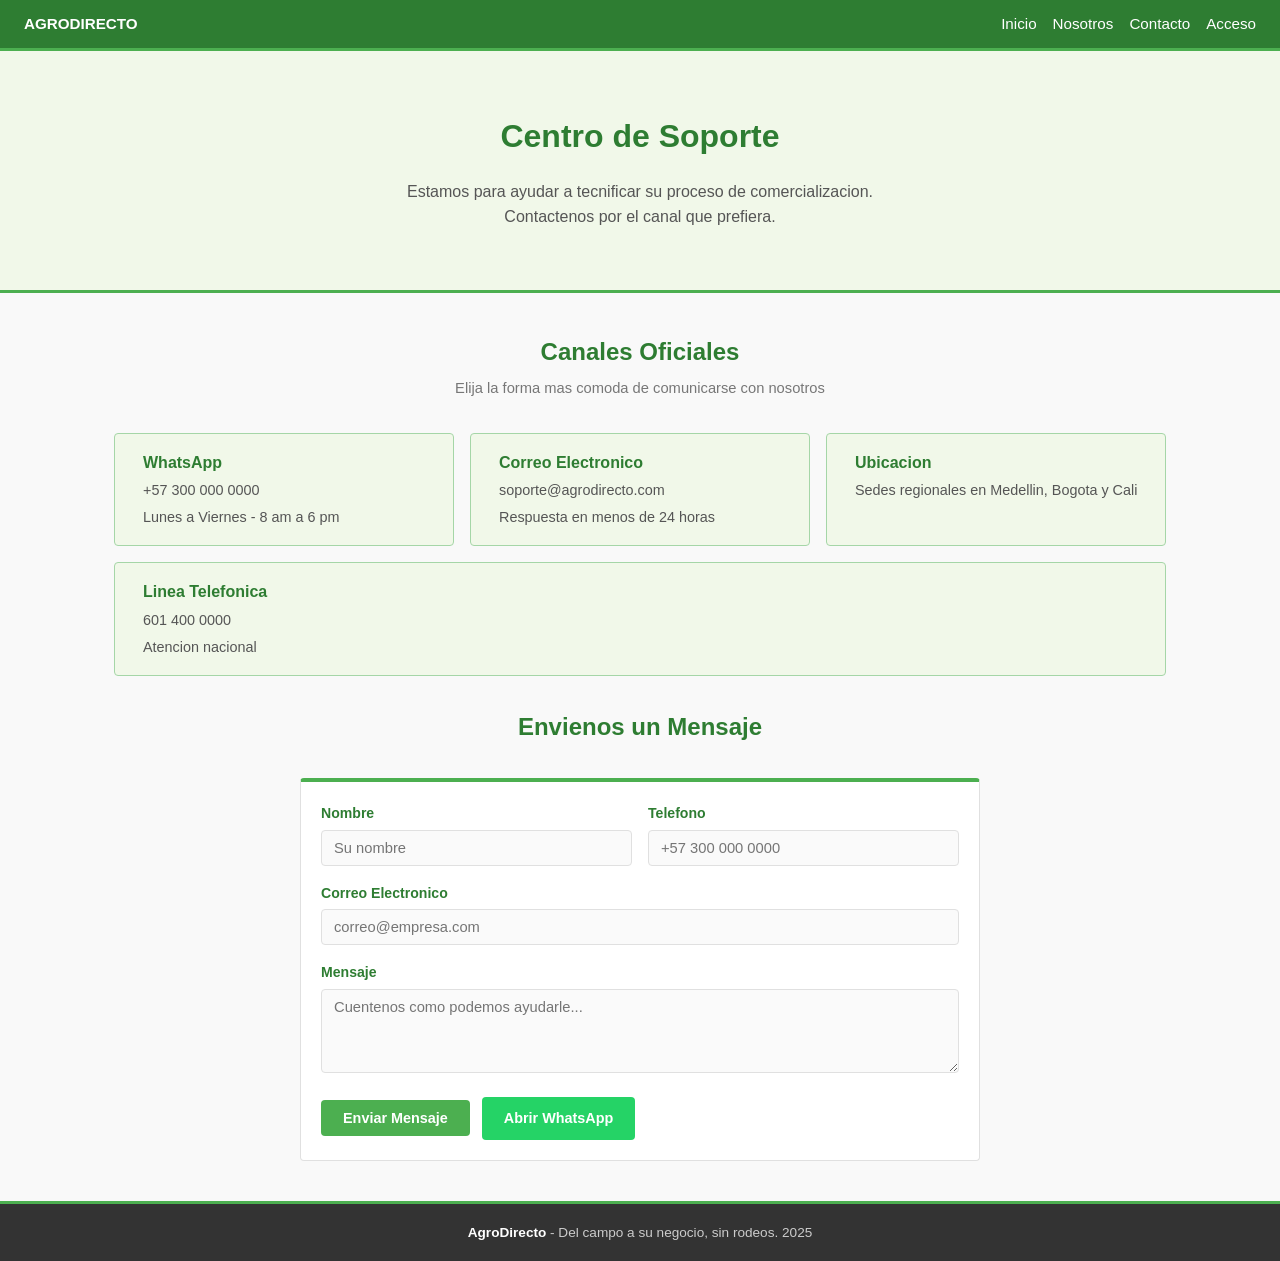
==== contacto.html @ ed2e09a2 "Add files via upload" ====
<!DOCTYPE html>
<html lang="es">
<head>
    <meta charset="UTF-8">
    <meta name="viewport" content="width=device-width, initial-scale=1.0">
    <link rel="stylesheet" href="estilo.css">
    <title>Contacto - AgroDirecto</title>
</head>
<body>

    <nav id="navegacion-principal">
        <a href="index.html"><strong>AGRODIRECTO</strong></a>
        <div class="enlaces-nav">
            <a href="index.html">Inicio</a>
            <a href="nosotros.html">Nosotros</a>
            <a href="contacto.html">Contacto</a>
            <a href="login.html">Acceso</a>
        </div>
    </nav>

    <section id="seccion-hero">
        <h1>Centro de Soporte</h1>
        <p>Estamos para ayudar a tecnificar su proceso de comercializacion. Contactenos por el canal que prefiera.</p>
    </section>

    <main class="contenedor-principal">

        <div class="titulo-seccion">
            <h2>Canales Oficiales</h2>
            <p>Elija la forma mas comoda de comunicarse con nosotros</p>
        </div>

        <div class="cuadricula-contacto">
            <div class="elemento-contacto">
                <span class="icono-contacto"></span>
                <div>
                    <h4>WhatsApp</h4>
                    <p><a href="https://wa.me/573000000000">+57 300 000 0000</a></p>
                    <p>Lunes a Viernes - 8 am a 6 pm</p>
                </div>
            </div>
            <div class="elemento-contacto">
                <span class="icono-contacto"></span>
                <div>
                    <h4>Correo Electronico</h4>
                    <p><a href="mailto:soporte@agrodirecto.com">soporte@agrodirecto.com</a></p>
                    <p>Respuesta en menos de 24 horas</p>
                </div>
            </div>
            <div class="elemento-contacto">
                <span class="icono-contacto"></span>
                <div>
                    <h4>Ubicacion</h4>
                    <p>Sedes regionales en Medellin, Bogota y Cali</p>
                </div>
            </div>
            <div class="elemento-contacto">
                <span class="icono-contacto"></span>
                <div>
                    <h4>Linea Telefonica</h4>
                    <p><a href="tel:+576014000000">601 400 0000</a></p>
                    <p>Atencion nacional</p>
                </div>
            </div>
        </div>

        <div class="titulo-seccion mt-32">
            <h2>Envienos un Mensaje</h2>
        </div>

        <div class="tarjeta-info tarjeta-completa">
            <form>
                <div class="fila-formulario">
                    <div class="grupo-formulario">
                        <label>Nombre</label>
                        <input type="text" class="campo-formulario" placeholder="Su nombre">
                    </div>
                    <div class="grupo-formulario">
                        <label>Telefono</label>
                        <input type="tel" class="campo-formulario" placeholder="+57 300 000 0000">
                    </div>
                </div>
                <div class="grupo-formulario">
                    <label>Correo Electronico</label>
                    <input type="email" class="campo-formulario" placeholder="correo@empresa.com">
                </div>
                <div class="grupo-formulario">
                    <label>Mensaje</label>
                    <textarea class="campo-formulario textarea-formulario" rows="4" placeholder="Cuentenos como podemos ayudarle..."></textarea>
                </div>
                <div class="acciones-formulario">
                    <button type="submit" class="boton-accion">Enviar Mensaje</button>
                    <a href="https://wa.me/573000000000" class="boton-accion boton-whatsapp">Abrir WhatsApp</a>
                </div>
            </form>
        </div>

    </main>

    <footer id="pie-pagina-principal">
        <p><strong>AgroDirecto</strong> - Del campo a su negocio, sin rodeos. 2025</p>
    </footer>

</body>
</html>
---- estilo.css ----
/* MODELO DE CAJA 1: border-box global */
*, *::before, *::after {
    box-sizing: border-box;
    margin: 0;
    padding: 0;
}

:root {
    --verde-oscuro: #2e7d32;
    --verde-medio:  #4caf50;
    --verde-claro:  #a5d6a7;
    --verde-fondo:  #f1f8e9;
    --blanco:       #ffffff;
    --gris-claro:   #e0e0e0;
    --gris-texto:   #333333;
    --rojo:         #c62828;
    --marron:       #795548;
    --naranja:      #f57c00;
    --azul:         #1565c0;
    --azul-oscuro:  #1b5e20;
    --verde-wa:     #25D366;
    --rojo-problema:#c62828;
}

/* ================================================
   CUERPO — FLEXBOX 1: columna principal
   ================================================ */
body {
    font-family: Arial, sans-serif;
    background-color: #f9f9f9;
    color: var(--gris-texto);
    line-height: 1.6;
    display: flex;
    flex-direction: column;
    min-height: 100vh;
}

/* ================================================
   NAVEGACION — FLEXBOX 2 y 3
   ================================================ */
#navegacion-principal {
    box-sizing: border-box;
    background-color: var(--verde-oscuro);
    padding: 12px 24px;
    display: flex;
    flex-direction: row;
    align-items: center;
    justify-content: space-between;
    flex-wrap: wrap;
    gap: 8px;
    border-bottom: 3px solid var(--verde-medio);
}

#navegacion-principal a {
    color: white;
    text-decoration: none;
    font-size: 0.95rem;
}

/* FLEXBOX 3: enlaces en fila */
.enlaces-nav {
    display: flex;
    flex-direction: row;
    align-items: center;
    gap: 16px;
    flex-wrap: wrap;
}

.rol-nav {
    color: rgba(255, 255, 255, 0.6);
    font-size: 0.85rem;
}

/* ================================================
   HERO — FLEXBOX 4: columna centrada
   ================================================ */
#seccion-hero {
    box-sizing: content-box;
    background-color: var(--verde-fondo);
    padding: 60px 24px;
    border-bottom: 3px solid var(--verde-medio);
    display: flex;
    flex-direction: column;
    align-items: center;
    justify-content: center;
    text-align: center;
    gap: 16px;
}

#seccion-hero h1 {
    font-size: 2rem;
    color: var(--verde-oscuro);
}

#seccion-hero p {
    font-size: 1rem;
    color: #555;
    max-width: 540px;
}

/* ================================================
   BOTONES
   ================================================ */
.boton-accion {
    display: inline-block;
    box-sizing: border-box;
    background-color: var(--verde-medio);
    color: white;
    padding: 10px 22px;
    border: none;
    border-radius: 4px;
    font-size: 0.9rem;
    font-weight: bold;
    text-decoration: none;
    cursor: pointer;
}

.boton-salir {
    background-color: var(--rojo);
    padding: 7px 14px;
    font-size: 0.85rem;
}

.boton-secundario {
    background-color: white;
    color: var(--verde-oscuro);
    border: 2px solid var(--verde-oscuro);
}

.boton-whatsapp {
    background-color: var(--verde-wa);
}

/* ================================================
   CONTENEDOR — FLEXBOX 5: columna
   ================================================ */
.contenedor-principal {
    box-sizing: border-box;
    width: 100%;
    max-width: 1100px;
    margin: 0 auto;
    padding: 40px 24px;
    display: flex;
    flex-direction: column;
    flex: 1;
}

/* ================================================
   TARJETAS — FLEXBOX 6 y 7
   ================================================ */
.tarjeta-info {
    box-sizing: border-box;
    background-color: var(--blanco);
    border: 1px solid var(--gris-claro);
    border-top: 4px solid var(--verde-medio);
    border-radius: 4px;
    padding: 20px;
    display: flex;
    flex-direction: column;
    gap: 8px;
}

.tarjeta-info h3 { color: var(--verde-oscuro); }
.tarjeta-info p  { color: #555; font-size: 0.92rem; }

/* FLEXBOX 7: fila de tarjetas con wrap */
.cuadricula-tarjetas {
    display: flex;
    flex-direction: row;
    flex-wrap: wrap;
    gap: 20px;
    margin-top: 24px;
}

.cuadricula-tarjetas > .tarjeta-info {
    flex: 1 1 240px;
}

/* Variantes de borde superior para tarjetas */
.tarjeta-borde-marron  { border-top-color: var(--marron); }
.tarjeta-borde-rojo    { border-top-color: var(--rojo-problema); }

/* Tamaños de flex para tarjetas */
.tarjeta-flex-300 { flex: 1 1 300px; }
.tarjeta-flex-200 { flex: 1 1 200px; }
.tarjeta-flex-180 { flex: 1 1 180px; }

.tarjeta-completa {
    width: 100%;
    max-width: 680px;
    margin: 24px auto 0;
}

/* ================================================
   FORMULARIOS — FLEXBOX 8: columna
   ================================================ */
.contenedor-formulario {
    box-sizing: border-box;
    width: 100%;
    max-width: 420px;
    margin: 40px auto;
    padding: 32px 28px;
    background: var(--blanco);
    border: 1px solid var(--gris-claro);
    border-radius: 4px;
    display: flex;
    flex-direction: column;
    gap: 4px;
}

.contenedor-formulario-md {
    max-width: 480px;
}

.contenedor-formulario h2 { color: var(--verde-oscuro); }
.contenedor-formulario p  { color: #777; font-size: 0.88rem; margin-bottom: 12px; }

.grupo-formulario { margin-bottom: 16px; }

.grupo-formulario label {
    display: block;
    font-weight: bold;
    font-size: 0.88rem;
    margin-bottom: 5px;
    color: var(--verde-oscuro);
}

.campo-formulario {
    box-sizing: border-box;
    width: 100%;
    padding: 9px 12px;
    border: 1px solid var(--gris-claro);
    border-radius: 4px;
    font-size: 0.92rem;
    font-family: Arial, sans-serif;
    background: #fafafa;
}

.campo-formulario:focus {
    outline: 2px solid var(--verde-medio);
    background: var(--blanco);
}

.textarea-formulario {
    resize: vertical;
    font-family: Arial, sans-serif;
}

.accion-formulario { margin-top: 20px; }

.accion-formulario .boton-accion {
    width: 100%;
    text-align: center;
    padding: 11px;
    font-size: 0.95rem;
}

/* FLEXBOX extra: fila de dos campos en formulario de contacto */
.fila-formulario {
    display: flex;
    flex-direction: row;
    flex-wrap: wrap;
    gap: 16px;
}

.fila-formulario .grupo-formulario {
    flex: 1 1 200px;
}

/* FLEXBOX extra: botones de accion en fila */
.acciones-formulario {
    display: flex;
    flex-direction: row;
    flex-wrap: wrap;
    align-items: center;
    gap: 12px;
    margin-top: 4px;
}

.pie-formulario {
    text-align: center;
    margin-top: 16px;
    font-size: 0.85rem;
    color: #888;
}

.pie-formulario a {
    color: var(--verde-oscuro);
    font-weight: bold;
    text-decoration: none;
}

/* ================================================
   TITULO DE SECCION — FLEXBOX 9: columna centrada
   ================================================ */
.titulo-seccion {
    display: flex;
    flex-direction: column;
    align-items: center;
    text-align: center;
    gap: 6px;
    margin-bottom: 8px;
}

.titulo-seccion h2 {
    font-size: 1.5rem;
    color: var(--verde-oscuro);
}

.titulo-seccion p { color: #777; font-size: 0.92rem; }

/* ================================================
   CONTACTO — FLEXBOX 10 y 11
   ================================================ */
.cuadricula-contacto {
    display: flex;
    flex-direction: row;
    flex-wrap: wrap;
    gap: 16px;
    margin-top: 24px;
}

/* FLEXBOX 11: item en fila */
.elemento-contacto {
    box-sizing: border-box;
    display: flex;
    flex-direction: row;
    align-items: flex-start;
    gap: 12px;
    padding: 16px;
    background: var(--verde-fondo);
    border: 1px solid var(--verde-claro);
    border-radius: 4px;
    flex: 1 1 260px;
}

.icono-contacto { font-size: 1.4rem; flex-shrink: 0; }

/* FLEXBOX 12: texto interno en columna */
.elemento-contacto > div {
    display: flex;
    flex-direction: column;
    gap: 4px;
}

.elemento-contacto h4 { color: var(--verde-oscuro); }
.elemento-contacto p,
.elemento-contacto a  { font-size: 0.9rem; color: #555; text-decoration: none; }

/* ================================================
   PANEL — FLEXBOX 13 al 20
   ================================================ */

/* FLEXBOX 13: layout barra lateral + contenido en fila */
.diseno-panel {
    display: flex;
    flex-direction: row;
    flex: 1;
    min-height: calc(100vh - 51px);
}

/* FLEXBOX 14: barra lateral en columna */
.barra-lateral {
    box-sizing: border-box;
    width: 220px;
    flex-shrink: 0;
    background-color: var(--verde-oscuro);
    padding: 24px 0;
    border-right: 3px solid var(--verde-medio);
    display: flex;
    flex-direction: column;
}

/* FLEXBOX 15: perfil de la barra lateral en columna centrada */
.perfil-barra {
    display: flex;
    flex-direction: column;
    align-items: center;
    padding: 0 16px 20px;
    border-bottom: 1px solid rgba(255, 255, 255, 0.15);
    margin-bottom: 12px;
    gap: 6px;
}

/* FLEXBOX 16: avatar circular centrado */
.avatar-barra {
    width: 54px;
    height: 54px;
    border-radius: 50%;
    background-color: var(--verde-claro);
    display: flex;
    align-items: center;
    justify-content: center;
    font-size: 1.4rem;
}

.perfil-barra h4  { color: white; font-size: 0.9rem; }
.perfil-barra span { font-size: 0.75rem; color: rgba(255, 255, 255, 0.65); }

/* FLEXBOX 17: nav de la barra lateral en columna */
.nav-barra {
    display: flex;
    flex-direction: column;
}

.nav-barra a {
    display: block;
    padding: 10px 20px;
    color: rgba(255, 255, 255, 0.8);
    text-decoration: none;
    font-size: 0.88rem;
    border-left: 3px solid transparent;
}

.nav-barra a.activo,
.nav-barra a:hover {
    background: rgba(255, 255, 255, 0.08);
    color: white;
    border-left-color: var(--verde-claro);
}

/* FLEXBOX: contenido del panel en columna */
.contenido-panel {
    flex: 1;
    padding: 32px 28px;
    background-color: #f4f6f2;
    display: flex;
    flex-direction: column;
}

/* FLEXBOX 18: encabezado en fila */
.encabezado-panel {
    display: flex;
    flex-direction: row;
    justify-content: space-between;
    align-items: flex-start;
    margin-bottom: 28px;
    flex-wrap: wrap;
    gap: 12px;
}

.encabezado-panel h2 { font-size: 1.4rem; color: var(--verde-oscuro); }
.encabezado-panel p  { color: #888; font-size: 0.85rem; margin-top: 3px; }

/* FLEXBOX 19: fila de estadisticas con wrap */
.fila-estadisticas {
    display: flex;
    flex-direction: row;
    flex-wrap: wrap;
    gap: 16px;
    margin-bottom: 28px;
}

/* FLEXBOX 20: tarjeta estadistica en columna */
.tarjeta-estadistica {
    box-sizing: border-box;
    background: var(--blanco);
    border: 1px solid var(--gris-claro);
    border-left: 4px solid var(--verde-medio);
    border-radius: 4px;
    padding: 16px;
    display: flex;
    flex-direction: column;
    justify-content: center;
    flex: 1 1 150px;
}

/* Variantes de color izquierdo para tarjeta-estadistica */
.estadistica-marron  { border-left-color: var(--marron); }
.estadistica-naranja { border-left-color: var(--naranja); }
.estadistica-azul    { border-left-color: var(--azul); }
.estadistica-verde   { border-left-color: var(--azul-oscuro); }

.tarjeta-estadistica .valor-estadistica {
    font-size: 1.7rem;
    font-weight: bold;
    color: var(--verde-oscuro);
    margin-bottom: 4px;
}

.tarjeta-estadistica .etiqueta-estadistica {
    font-size: 0.78rem;
    color: #888;
    text-transform: uppercase;
}

/* Tabla */
.tabla-panel {
    width: 100%;
    border-collapse: collapse;
    font-size: 0.88rem;
    background: var(--blanco);
    border: 1px solid var(--gris-claro);
    margin-top: 20px;
}

.tabla-panel thead tr {
    background-color: var(--verde-oscuro);
    color: white;
}

.tabla-panel th,
.tabla-panel td {
    padding: 10px 14px;
    text-align: left;
    border-bottom: 1px solid var(--gris-claro);
}

.tabla-panel tbody tr:nth-child(even) { background-color: #f9f9f9; }

.etiqueta {
    display: inline-block;
    padding: 2px 10px;
    border-radius: 20px;
    font-size: 0.78rem;
    font-weight: bold;
}

.etiqueta-verde    { background: #d8f3dc; color: #2d6a4f; }
.etiqueta-amarillo { background: #fef3cd; color: #856404; }
.etiqueta-azul     { background: #d1ecf1; color: #0c5460; }

/* Titulos de seccion dentro del panel */
.titulo-seccion-panel {
    color: var(--verde-oscuro);
    margin-bottom: 4px;
}

.titulo-seccion-panel-grande {
    color: var(--verde-oscuro);
    margin-bottom: 12px;
}

/* Estrellas de puntuacion */
.puntuacion-estrellas {
    color: var(--naranja);
    margin-top: 6px;
}

/* ================================================
   PIE DE PAGINA — FLEXBOX 21: fila centrada
   ================================================ */
#pie-pagina-principal {
    box-sizing: border-box;
    background-color: #333;
    color: rgba(255, 255, 255, 0.75);
    padding: 18px;
    font-size: 0.85rem;
    border-top: 3px solid var(--verde-medio);
    display: flex;
    flex-direction: row;
    justify-content: center;
    align-items: center;
    margin-top: auto;
}

#pie-pagina-principal strong { color: white; }

/* Utilidades */
.texto-centro { text-align: center; }
.mt-16 { margin-top: 16px; }
.mt-32 { margin-top: 32px; }
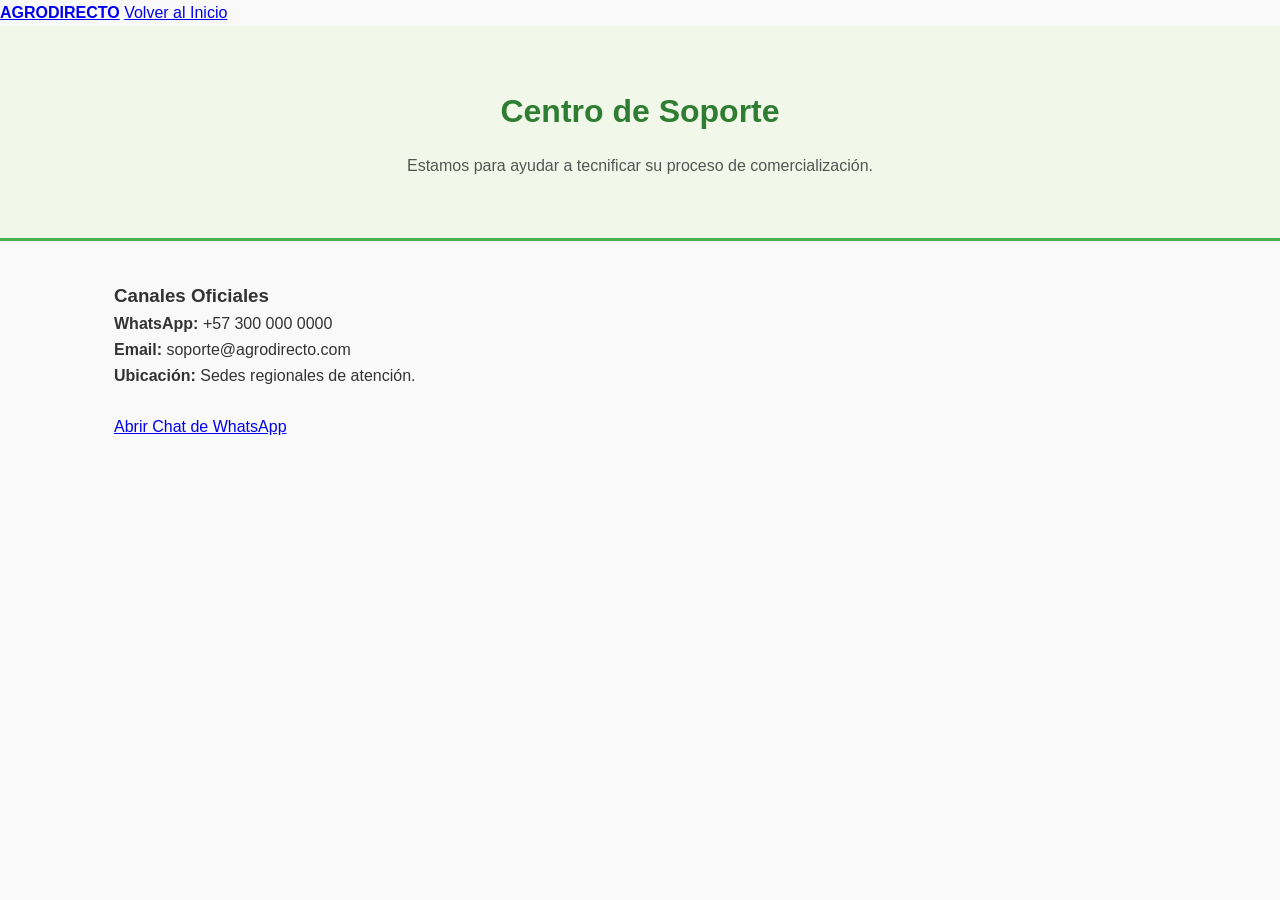
==== commit b5a8c61e: "arreglar la nav para que los links queden mejor organizados" ====
--- a/contacto.html
+++ b/contacto.html
@@ -1,105 +1,30 @@
 <!DOCTYPE html>
 <html lang="es">
-<head>
+<head> 
     <meta charset="UTF-8">
-    <meta name="viewport" content="width=device-width, initial-scale=1.0">
     <link rel="stylesheet" href="estilo.css">
     <title>Contacto - AgroDirecto</title>
 </head>
 <body>
-
-    <nav id="navegacion-principal">
+    <nav id="main-nav">
         <a href="index.html"><strong>AGRODIRECTO</strong></a>
-        <div class="enlaces-nav">
-            <a href="index.html">Inicio</a>
-            <a href="nosotros.html">Nosotros</a>
-            <a href="contacto.html">Contacto</a>
-            <a href="login.html">Acceso</a>
-        </div>
+        <a href="index.html">Volver al Inicio</a>
     </nav>
 
     <section id="seccion-hero">
         <h1>Centro de Soporte</h1>
-        <p>Estamos para ayudar a tecnificar su proceso de comercializacion. Contactenos por el canal que prefiera.</p>
+        <p>Estamos para ayudar a tecnificar su proceso de comercialización.</p>
     </section>
 
     <main class="contenedor-principal">
-
-        <div class="titulo-seccion">
-            <h2>Canales Oficiales</h2>
-            <p>Elija la forma mas comoda de comunicarse con nosotros</p>
+        <div class="card-info card-completa">
+            <h3>Canales Oficiales</h3>
+            <p><strong>WhatsApp:</strong> +57 300 000 0000</p>
+            <p><strong>Email:</strong> soporte@agrodirecto.com</p>
+            <p><strong>Ubicación:</strong> Sedes regionales de atención.</p>
+            <br>
+            <a href="#" class="btn-accion">Abrir Chat de WhatsApp</a>
         </div>
-
-        <div class="cuadricula-contacto">
-            <div class="elemento-contacto">
-                <span class="icono-contacto"></span>
-                <div>
-                    <h4>WhatsApp</h4>
-                    <p><a href="https://wa.me/573000000000">+57 300 000 0000</a></p>
-                    <p>Lunes a Viernes - 8 am a 6 pm</p>
-                </div>
-            </div>
-            <div class="elemento-contacto">
-                <span class="icono-contacto"></span>
-                <div>
-                    <h4>Correo Electronico</h4>
-                    <p><a href="mailto:soporte@agrodirecto.com">soporte@agrodirecto.com</a></p>
-                    <p>Respuesta en menos de 24 horas</p>
-                </div>
-            </div>
-            <div class="elemento-contacto">
-                <span class="icono-contacto"></span>
-                <div>
-                    <h4>Ubicacion</h4>
-                    <p>Sedes regionales en Medellin, Bogota y Cali</p>
-                </div>
-            </div>
-            <div class="elemento-contacto">
-                <span class="icono-contacto"></span>
-                <div>
-                    <h4>Linea Telefonica</h4>
-                    <p><a href="tel:+576014000000">601 400 0000</a></p>
-                    <p>Atencion nacional</p>
-                </div>
-            </div>
-        </div>
-
-        <div class="titulo-seccion mt-32">
-            <h2>Envienos un Mensaje</h2>
-        </div>
-
-        <div class="tarjeta-info tarjeta-completa">
-            <form>
-                <div class="fila-formulario">
-                    <div class="grupo-formulario">
-                        <label>Nombre</label>
-                        <input type="text" class="campo-formulario" placeholder="Su nombre">
-                    </div>
-                    <div class="grupo-formulario">
-                        <label>Telefono</label>
-                        <input type="tel" class="campo-formulario" placeholder="+57 300 000 0000">
-                    </div>
-                </div>
-                <div class="grupo-formulario">
-                    <label>Correo Electronico</label>
-                    <input type="email" class="campo-formulario" placeholder="correo@empresa.com">
-                </div>
-                <div class="grupo-formulario">
-                    <label>Mensaje</label>
-                    <textarea class="campo-formulario textarea-formulario" rows="4" placeholder="Cuentenos como podemos ayudarle..."></textarea>
-                </div>
-                <div class="acciones-formulario">
-                    <button type="submit" class="boton-accion">Enviar Mensaje</button>
-                    <a href="https://wa.me/573000000000" class="boton-accion boton-whatsapp">Abrir WhatsApp</a>
-                </div>
-            </form>
-        </div>
-
     </main>
-
-    <footer id="pie-pagina-principal">
-        <p><strong>AgroDirecto</strong> - Del campo a su negocio, sin rodeos. 2025</p>
-    </footer>
-
 </body>
 </html>
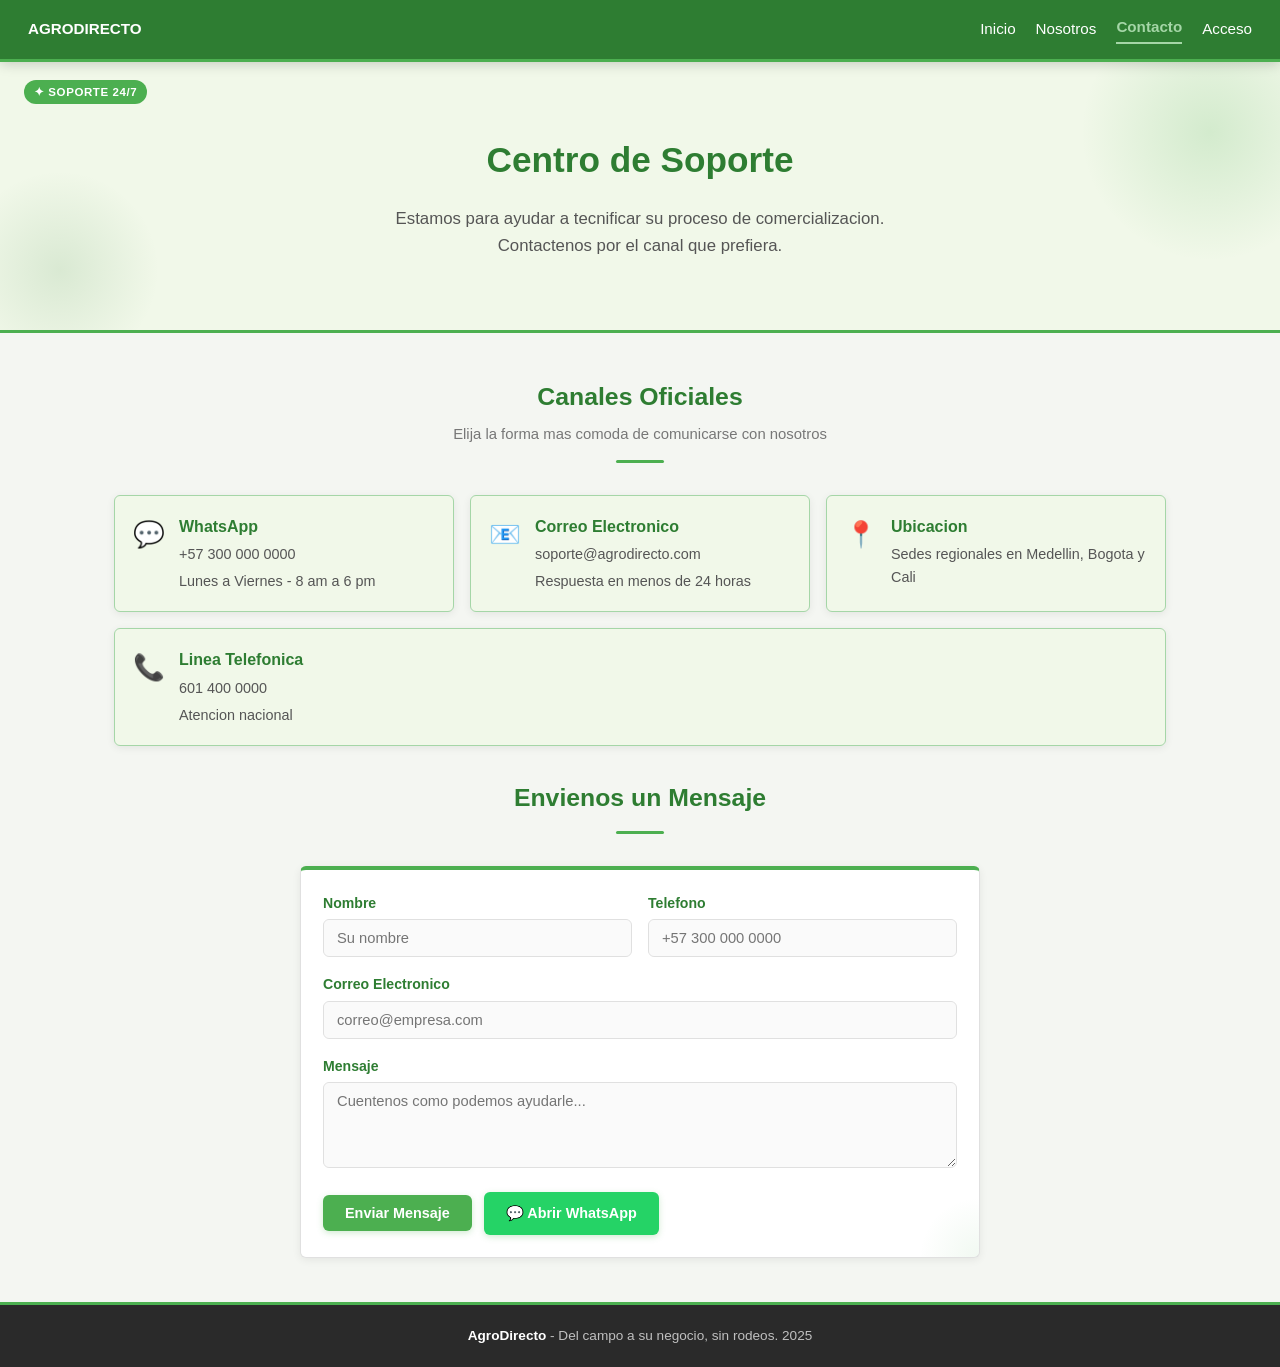
==== commit 55f4a876: "Add files via upload" ====
--- a/contacto.html
+++ b/contacto.html
@@ -1,30 +1,124 @@
 <!DOCTYPE html>
 <html lang="es">
-<head> 
+<head>
     <meta charset="UTF-8">
+    <meta name="viewport" content="width=device-width, initial-scale=1.0">
     <link rel="stylesheet" href="estilo.css">
     <title>Contacto - AgroDirecto</title>
 </head>
 <body>
-    <nav id="main-nav">
+
+    <!-- NAV STICKY (position: sticky; top: 0; z-index: 1000) -->
+    <nav id="navegacion-principal">
         <a href="index.html"><strong>AGRODIRECTO</strong></a>
-        <a href="index.html">Volver al Inicio</a>
+        <div class="enlaces-nav">
+            <a href="index.html">Inicio</a>
+            <a href="nosotros.html">Nosotros</a>
+            <a href="contacto.html" class="nav-activo">Contacto</a>
+            <a href="login.html">Acceso</a>
+        </div>
     </nav>
 
+    <!-- HERO (position: relative) con overlays decorativos (::before, ::after = position: absolute) -->
     <section id="seccion-hero">
+        <span class="badge-hero">✦ Soporte 24/7</span>
         <h1>Centro de Soporte</h1>
-        <p>Estamos para ayudar a tecnificar su proceso de comercialización.</p>
+        <p>Estamos para ayudar a tecnificar su proceso de comercializacion. Contactenos por el canal que prefiera.</p>
     </section>
 
     <main class="contenedor-principal">
-        <div class="card-info card-completa">
-            <h3>Canales Oficiales</h3>
-            <p><strong>WhatsApp:</strong> +57 300 000 0000</p>
-            <p><strong>Email:</strong> soporte@agrodirecto.com</p>
-            <p><strong>Ubicación:</strong> Sedes regionales de atención.</p>
-            <br>
-            <a href="#" class="btn-accion">Abrir Chat de WhatsApp</a>
+
+        <div class="titulo-seccion">
+            <h2>Canales Oficiales</h2>
+            <p>Elija la forma mas comoda de comunicarse con nosotros</p>
         </div>
+
+        <!-- Tarjetas de contacto (position: relative; con hover effects) -->
+        <div class="cuadricula-contacto">
+            <div class="elemento-contacto">
+                <span class="icono-contacto">💬</span>
+                <div>
+                    <h4>WhatsApp</h4>
+                    <p><a href="https://wa.me/573000000000">+57 300 000 0000</a></p>
+                    <p>Lunes a Viernes - 8 am a 6 pm</p>
+                </div>
+            </div>
+            <div class="elemento-contacto">
+                <span class="icono-contacto">📧</span>
+                <div>
+                    <h4>Correo Electronico</h4>
+                    <p><a href="mailto:soporte@agrodirecto.com">soporte@agrodirecto.com</a></p>
+                    <p>Respuesta en menos de 24 horas</p>
+                </div>
+            </div>
+            <div class="elemento-contacto">
+                <span class="icono-contacto">📍</span>
+                <div>
+                    <h4>Ubicacion</h4>
+                    <p>Sedes regionales en Medellin, Bogota y Cali</p>
+                </div>
+            </div>
+            <div class="elemento-contacto">
+                <span class="icono-contacto">📞</span>
+                <div>
+                    <h4>Linea Telefonica</h4>
+                    <p><a href="tel:+576014000000">601 400 0000</a></p>
+                    <p>Atencion nacional</p>
+                </div>
+            </div>
+        </div>
+
+        <div class="titulo-seccion mt-32">
+            <h2>Envienos un Mensaje</h2>
+        </div>
+
+        <!-- Formulario de contacto (tarjeta con position: relative y ::before como acento) -->
+        <div class="tarjeta-info tarjeta-completa">
+            <form>
+                <div class="fila-formulario">
+                    <div class="grupo-formulario">
+                        <label>Nombre</label>
+                        <input type="text" class="campo-formulario" placeholder="Su nombre">
+                    </div>
+                    <div class="grupo-formulario">
+                        <label>Telefono</label>
+                        <input type="tel" class="campo-formulario" placeholder="+57 300 000 0000">
+                    </div>
+                </div>
+                <div class="grupo-formulario">
+                    <label>Correo Electronico</label>
+                    <input type="email" class="campo-formulario" placeholder="correo@empresa.com">
+                </div>
+                <div class="grupo-formulario">
+                    <label>Mensaje</label>
+                    <textarea class="campo-formulario textarea-formulario" rows="4" placeholder="Cuentenos como podemos ayudarle..."></textarea>
+                </div>
+                <div class="acciones-formulario">
+                    <button type="submit" class="boton-accion">Enviar Mensaje</button>
+                    <a href="https://wa.me/573000000000" class="boton-accion boton-whatsapp">💬 Abrir WhatsApp</a>
+                </div>
+            </form>
+        </div>
+
     </main>
+
+    <!-- BOTÓN VOLVER ARRIBA (position: fixed) -->
+    <a href="#" id="boton-top" title="Volver arriba">▲</a>
+
+    <footer id="pie-pagina-principal">
+        <p><strong>AgroDirecto</strong> - Del campo a su negocio, sin rodeos. 2025</p>
+    </footer>
+
+    <script>
+        const botonTop = document.getElementById('boton-top');
+        window.addEventListener('scroll', () => {
+            botonTop.classList.toggle('visible', window.scrollY > 200);
+        });
+        botonTop.addEventListener('click', e => {
+            e.preventDefault();
+            window.scrollTo({ top: 0, behavior: 'smooth' });
+        });
+    </script>
+
 </body>
 </html>
--- a/estilo.css
+++ b/estilo.css
@@ -1,10 +1,15 @@
-/* MODELO DE CAJA 1: border-box global */
+/* ================================================
+   MODELO DE CAJA GLOBAL
+   ================================================ */
 *, *::before, *::after {
     box-sizing: border-box;
     margin: 0;
     padding: 0;
 }
 
+/* ================================================
+   VARIABLES CSS
+   ================================================ */
 :root {
     --verde-oscuro: #2e7d32;
     --verde-medio:  #4caf50;
@@ -20,28 +25,36 @@
     --azul-oscuro:  #1b5e20;
     --verde-wa:     #25D366;
     --rojo-problema:#c62828;
-}
-
-/* ================================================
-   CUERPO — FLEXBOX 1: columna principal
+    --nav-height:   62px;
+    --sombra-nav:   0 2px 12px rgba(0,0,0,0.18);
+    --sombra-card:  0 2px 8px rgba(0,0,0,0.07);
+    --radio:        6px;
+}
+
+/* ================================================
+   CUERPO — FLEXBOX columna principal
    ================================================ */
 body {
-    font-family: Arial, sans-serif;
-    background-color: #f9f9f9;
+    font-family: 'Segoe UI', Tahoma, Geneva, Verdana, sans-serif;
+    background-color: #f4f6f2;
     color: var(--gris-texto);
     line-height: 1.6;
     display: flex;
     flex-direction: column;
     min-height: 100vh;
-}
-
-/* ================================================
-   NAVEGACION — FLEXBOX 2 y 3
+    /* POSICIONAMIENTO: el body es el bloque de contención para elementos position:fixed/absolute de alto nivel */
+    position: relative;
+}
+
+/* ================================================
+   NAVEGACION — STICKY + POSICIONAMIENTO FIXED
+   POSICIONAMIENTO 1: position sticky para el nav
    ================================================ */
 #navegacion-principal {
     box-sizing: border-box;
     background-color: var(--verde-oscuro);
-    padding: 12px 24px;
+    padding: 0 28px;
+    height: var(--nav-height);
     display: flex;
     flex-direction: row;
     align-items: center;
@@ -49,20 +62,33 @@
     flex-wrap: wrap;
     gap: 8px;
     border-bottom: 3px solid var(--verde-medio);
+    box-shadow: var(--sombra-nav);
+
+    /* POSICIONAMIENTO 1 — STICKY: el nav se mantiene visible al hacer scroll */
+    position: sticky;
+    top: 0;
+    left: 0;
+    right: 0;
+    z-index: 1000;
+    width: 100%;
 }
 
 #navegacion-principal a {
     color: white;
     text-decoration: none;
     font-size: 0.95rem;
-}
-
-/* FLEXBOX 3: enlaces en fila */
+    transition: color 0.2s;
+}
+
+#navegacion-principal a:hover {
+    color: var(--verde-claro);
+}
+
 .enlaces-nav {
     display: flex;
     flex-direction: row;
     align-items: center;
-    gap: 16px;
+    gap: 20px;
     flex-wrap: wrap;
 }
 
@@ -71,31 +97,137 @@
     font-size: 0.85rem;
 }
 
-/* ================================================
-   HERO — FLEXBOX 4: columna centrada
+/* Indicador de página activa en nav */
+.nav-activo {
+    color: var(--verde-claro) !important;
+    font-weight: bold;
+    border-bottom: 2px solid var(--verde-claro);
+    padding-bottom: 2px;
+}
+
+/* ================================================
+   BOTÓN "VOLVER ARRIBA" — POSICIONAMIENTO FIXED
+   POSICIONAMIENTO 2: position fixed para botón flotante
+   ================================================ */
+#boton-top {
+    /* POSICIONAMIENTO 2 — FIXED: permanece en pantalla independiente del scroll */
+    position: fixed;
+    bottom: 32px;
+    right: 32px;
+    z-index: 999;
+
+    background-color: var(--verde-oscuro);
+    color: white;
+    border: none;
+    border-radius: 50%;
+    width: 46px;
+    height: 46px;
+    font-size: 1.3rem;
+    cursor: pointer;
+    box-shadow: 0 4px 14px rgba(0,0,0,0.25);
+    display: flex;
+    align-items: center;
+    justify-content: center;
+    text-decoration: none;
+    opacity: 0;
+    pointer-events: none;
+    transition: opacity 0.3s, transform 0.2s;
+}
+
+#boton-top.visible {
+    opacity: 1;
+    pointer-events: all;
+}
+
+#boton-top:hover {
+    transform: translateY(-3px);
+    background-color: var(--verde-medio);
+}
+
+/* ================================================
+   HERO — FLEXBOX columna centrada
    ================================================ */
 #seccion-hero {
     box-sizing: content-box;
     background-color: var(--verde-fondo);
-    padding: 60px 24px;
+    padding: 70px 24px;
     border-bottom: 3px solid var(--verde-medio);
     display: flex;
     flex-direction: column;
     align-items: center;
     justify-content: center;
     text-align: center;
-    gap: 16px;
+    gap: 18px;
+
+    /* POSICIONAMIENTO 3 — RELATIVE: permite colocar el badge decorativo con position:absolute */
+    position: relative;
+    overflow: hidden;
+}
+
+/* POSICIONAMIENTO 4 — ABSOLUTE: elemento decorativo dentro del hero */
+#seccion-hero::before {
+    content: '';
+    position: absolute;
+    top: -60px;
+    right: -60px;
+    width: 260px;
+    height: 260px;
+    background: radial-gradient(circle, rgba(76,175,80,0.18) 0%, transparent 70%);
+    border-radius: 50%;
+    pointer-events: none;
+    z-index: 0;
+}
+
+#seccion-hero::after {
+    content: '';
+    position: absolute;
+    bottom: -40px;
+    left: -40px;
+    width: 200px;
+    height: 200px;
+    background: radial-gradient(circle, rgba(46,125,50,0.12) 0%, transparent 70%);
+    border-radius: 50%;
+    pointer-events: none;
+    z-index: 0;
+}
+
+#seccion-hero h1,
+#seccion-hero p,
+#seccion-hero a {
+    position: relative;
+    z-index: 1;
 }
 
 #seccion-hero h1 {
-    font-size: 2rem;
+    font-size: 2.2rem;
     color: var(--verde-oscuro);
+    font-weight: 700;
 }
 
 #seccion-hero p {
-    font-size: 1rem;
+    font-size: 1.05rem;
     color: #555;
-    max-width: 540px;
+    max-width: 560px;
+}
+
+/* ================================================
+   BADGE FLOTANTE EN HERO — POSICIONAMIENTO ABSOLUTE
+   POSICIONAMIENTO 5: badge "Nuevo" sobre el hero
+   ================================================ */
+.badge-hero {
+    /* POSICIONAMIENTO 5 — ABSOLUTE: sobre el hero, esquina superior izquierda */
+    position: absolute;
+    top: 18px;
+    left: 24px;
+    background: var(--verde-medio);
+    color: white;
+    font-size: 0.72rem;
+    font-weight: bold;
+    padding: 3px 10px;
+    border-radius: 20px;
+    letter-spacing: 0.05em;
+    text-transform: uppercase;
+    z-index: 2;
 }
 
 /* ================================================
@@ -108,11 +240,19 @@
     color: white;
     padding: 10px 22px;
     border: none;
-    border-radius: 4px;
+    border-radius: var(--radio);
     font-size: 0.9rem;
     font-weight: bold;
     text-decoration: none;
     cursor: pointer;
+    transition: background-color 0.2s, transform 0.15s, box-shadow 0.2s;
+    box-shadow: 0 2px 6px rgba(76,175,80,0.25);
+}
+
+.boton-accion:hover {
+    background-color: var(--verde-oscuro);
+    transform: translateY(-1px);
+    box-shadow: 0 4px 12px rgba(46,125,50,0.3);
 }
 
 .boton-salir {
@@ -121,49 +261,87 @@
     font-size: 0.85rem;
 }
 
+.boton-salir:hover {
+    background-color: #b71c1c;
+}
+
 .boton-secundario {
     background-color: white;
     color: var(--verde-oscuro);
     border: 2px solid var(--verde-oscuro);
+    box-shadow: none;
+}
+
+.boton-secundario:hover {
+    background-color: var(--verde-fondo);
 }
 
 .boton-whatsapp {
     background-color: var(--verde-wa);
 }
 
-/* ================================================
-   CONTENEDOR — FLEXBOX 5: columna
+.boton-whatsapp:hover {
+    background-color: #1da851;
+}
+
+/* ================================================
+   CONTENEDOR PRINCIPAL — FLEXBOX columna
    ================================================ */
 .contenedor-principal {
     box-sizing: border-box;
     width: 100%;
     max-width: 1100px;
     margin: 0 auto;
-    padding: 40px 24px;
+    padding: 44px 24px;
     display: flex;
     flex-direction: column;
     flex: 1;
-}
-
-/* ================================================
-   TARJETAS — FLEXBOX 6 y 7
+
+    /* POSICIONAMIENTO 6 — RELATIVE: contexto para elementos hijos absolute */
+    position: relative;
+}
+
+/* ================================================
+   TARJETAS
    ================================================ */
 .tarjeta-info {
     box-sizing: border-box;
     background-color: var(--blanco);
     border: 1px solid var(--gris-claro);
     border-top: 4px solid var(--verde-medio);
-    border-radius: 4px;
-    padding: 20px;
+    border-radius: var(--radio);
+    padding: 22px;
     display: flex;
     flex-direction: column;
     gap: 8px;
-}
-
-.tarjeta-info h3 { color: var(--verde-oscuro); }
+    box-shadow: var(--sombra-card);
+    transition: box-shadow 0.2s, transform 0.2s;
+
+    /* POSICIONAMIENTO 7 — RELATIVE: permite el uso del pseudo-elemento ::before como acento */
+    position: relative;
+    overflow: hidden;
+}
+
+.tarjeta-info:hover {
+    box-shadow: 0 6px 20px rgba(0,0,0,0.1);
+    transform: translateY(-2px);
+}
+
+/* POSICIONAMIENTO 8 — ABSOLUTE: línea decorativa dentro de cada tarjeta */
+.tarjeta-info::after {
+    content: '';
+    position: absolute;
+    bottom: 0;
+    right: 0;
+    width: 60px;
+    height: 60px;
+    background: radial-gradient(circle at bottom right, rgba(76,175,80,0.08), transparent 70%);
+    pointer-events: none;
+}
+
+.tarjeta-info h3 { color: var(--verde-oscuro); font-size: 1.05rem; }
 .tarjeta-info p  { color: #555; font-size: 0.92rem; }
 
-/* FLEXBOX 7: fila de tarjetas con wrap */
 .cuadricula-tarjetas {
     display: flex;
     flex-direction: row;
@@ -176,11 +354,11 @@
     flex: 1 1 240px;
 }
 
-/* Variantes de borde superior para tarjetas */
 .tarjeta-borde-marron  { border-top-color: var(--marron); }
 .tarjeta-borde-rojo    { border-top-color: var(--rojo-problema); }
-
-/* Tamaños de flex para tarjetas */
+.tarjeta-borde-naranja { border-top-color: var(--naranja); }
+.tarjeta-borde-azul    { border-top-color: var(--azul); }
+
 .tarjeta-flex-300 { flex: 1 1 300px; }
 .tarjeta-flex-200 { flex: 1 1 200px; }
 .tarjeta-flex-180 { flex: 1 1 180px; }
@@ -192,34 +370,80 @@
 }
 
 /* ================================================
-   FORMULARIOS — FLEXBOX 8: columna
+   TOOLTIP — POSICIONAMIENTO ABSOLUTE sobre elemento padre
+   POSICIONAMIENTO 9: tooltips en tarjetas de roles/proveedores
+   ================================================ */
+.con-tooltip {
+    position: relative;
+}
+
+.con-tooltip .tooltip-texto {
+    /* POSICIONAMIENTO 9 — ABSOLUTE: el tooltip flota sobre el elemento padre */
+    position: absolute;
+    bottom: calc(100% + 8px);
+    left: 50%;
+    transform: translateX(-50%);
+    background: #222;
+    color: #fff;
+    font-size: 0.75rem;
+    padding: 5px 10px;
+    border-radius: 4px;
+    white-space: nowrap;
+    opacity: 0;
+    pointer-events: none;
+    transition: opacity 0.2s;
+    z-index: 50;
+}
+
+.con-tooltip:hover .tooltip-texto {
+    opacity: 1;
+}
+
+/* ================================================
+   FORMULARIOS
    ================================================ */
 .contenedor-formulario {
     box-sizing: border-box;
     width: 100%;
     max-width: 420px;
     margin: 40px auto;
-    padding: 32px 28px;
+    padding: 36px 32px;
     background: var(--blanco);
     border: 1px solid var(--gris-claro);
-    border-radius: 4px;
+    border-radius: var(--radio);
     display: flex;
     flex-direction: column;
     gap: 4px;
+    box-shadow: 0 4px 24px rgba(0,0,0,0.08);
+
+    /* POSICIONAMIENTO 10 — RELATIVE: contexto para el logo o badge flotante del form */
+    position: relative;
+}
+
+/* POSICIONAMIENTO 11 — ABSOLUTE: acento verde en esquina del formulario */
+.contenedor-formulario::before {
+    content: '';
+    position: absolute;
+    top: 0;
+    left: 0;
+    right: 0;
+    height: 4px;
+    background: linear-gradient(90deg, var(--verde-oscuro), var(--verde-medio));
+    border-radius: var(--radio) var(--radio) 0 0;
 }
 
 .contenedor-formulario-md {
     max-width: 480px;
 }
 
-.contenedor-formulario h2 { color: var(--verde-oscuro); }
+.contenedor-formulario h2 { color: var(--verde-oscuro); margin-bottom: 2px; }
 .contenedor-formulario p  { color: #777; font-size: 0.88rem; margin-bottom: 12px; }
 
 .grupo-formulario { margin-bottom: 16px; }
 
 .grupo-formulario label {
     display: block;
-    font-weight: bold;
+    font-weight: 600;
     font-size: 0.88rem;
     margin-bottom: 5px;
     color: var(--verde-oscuro);
@@ -228,22 +452,25 @@
 .campo-formulario {
     box-sizing: border-box;
     width: 100%;
-    padding: 9px 12px;
-    border: 1px solid var(--gris-claro);
-    border-radius: 4px;
+    padding: 10px 13px;
+    border: 1.5px solid var(--gris-claro);
+    border-radius: var(--radio);
     font-size: 0.92rem;
-    font-family: Arial, sans-serif;
+    font-family: inherit;
     background: #fafafa;
+    transition: border-color 0.2s, box-shadow 0.2s;
 }
 
 .campo-formulario:focus {
-    outline: 2px solid var(--verde-medio);
+    outline: none;
+    border-color: var(--verde-medio);
+    box-shadow: 0 0 0 3px rgba(76,175,80,0.15);
     background: var(--blanco);
 }
 
 .textarea-formulario {
     resize: vertical;
-    font-family: Arial, sans-serif;
+    font-family: inherit;
 }
 
 .accion-formulario { margin-top: 20px; }
@@ -251,11 +478,10 @@
 .accion-formulario .boton-accion {
     width: 100%;
     text-align: center;
-    padding: 11px;
+    padding: 12px;
     font-size: 0.95rem;
 }
 
-/* FLEXBOX extra: fila de dos campos en formulario de contacto */
 .fila-formulario {
     display: flex;
     flex-direction: row;
@@ -267,7 +493,6 @@
     flex: 1 1 200px;
 }
 
-/* FLEXBOX extra: botones de accion en fila */
 .acciones-formulario {
     display: flex;
     flex-direction: row;
@@ -279,7 +504,7 @@
 
 .pie-formulario {
     text-align: center;
-    margin-top: 16px;
+    margin-top: 18px;
     font-size: 0.85rem;
     color: #888;
 }
@@ -291,7 +516,7 @@
 }
 
 /* ================================================
-   TITULO DE SECCION — FLEXBOX 9: columna centrada
+   TITULO DE SECCION
    ================================================ */
 .titulo-seccion {
     display: flex;
@@ -300,17 +525,35 @@
     text-align: center;
     gap: 6px;
     margin-bottom: 8px;
+
+    /* POSICIONAMIENTO 12 — RELATIVE: para la línea decorativa centrada bajo el título */
+    position: relative;
+    padding-bottom: 16px;
+}
+
+/* POSICIONAMIENTO 13 — ABSOLUTE: línea decorativa bajo cada título de sección */
+.titulo-seccion::after {
+    content: '';
+    position: absolute;
+    bottom: 0;
+    left: 50%;
+    transform: translateX(-50%);
+    width: 48px;
+    height: 3px;
+    background: var(--verde-medio);
+    border-radius: 2px;
 }
 
 .titulo-seccion h2 {
-    font-size: 1.5rem;
+    font-size: 1.55rem;
     color: var(--verde-oscuro);
-}
-
-.titulo-seccion p { color: #777; font-size: 0.92rem; }
-
-/* ================================================
-   CONTACTO — FLEXBOX 10 y 11
+    font-weight: 700;
+}
+
+.titulo-seccion p { color: #777; font-size: 0.93rem; }
+
+/* ================================================
+   CONTACTO
    ================================================ */
 .cuadricula-contacto {
     display: flex;
@@ -320,58 +563,74 @@
     margin-top: 24px;
 }
 
-/* FLEXBOX 11: item en fila */
 .elemento-contacto {
     box-sizing: border-box;
     display: flex;
     flex-direction: row;
     align-items: flex-start;
-    gap: 12px;
-    padding: 16px;
+    gap: 14px;
+    padding: 18px;
     background: var(--verde-fondo);
     border: 1px solid var(--verde-claro);
-    border-radius: 4px;
+    border-radius: var(--radio);
     flex: 1 1 260px;
-}
-
-.icono-contacto { font-size: 1.4rem; flex-shrink: 0; }
-
-/* FLEXBOX 12: texto interno en columna */
+    box-shadow: var(--sombra-card);
+
+    /* POSICIONAMIENTO 14 — RELATIVE: para el ícono flotante decorativo */
+    position: relative;
+    overflow: hidden;
+    transition: box-shadow 0.2s, transform 0.2s;
+}
+
+.elemento-contacto:hover {
+    box-shadow: 0 6px 18px rgba(46,125,50,0.13);
+    transform: translateY(-2px);
+}
+
+.icono-contacto { font-size: 1.6rem; flex-shrink: 0; }
+
 .elemento-contacto > div {
     display: flex;
     flex-direction: column;
     gap: 4px;
 }
 
-.elemento-contacto h4 { color: var(--verde-oscuro); }
+.elemento-contacto h4 { color: var(--verde-oscuro); font-weight: 700; }
 .elemento-contacto p,
 .elemento-contacto a  { font-size: 0.9rem; color: #555; text-decoration: none; }
-
-/* ================================================
-   PANEL — FLEXBOX 13 al 20
-   ================================================ */
-
-/* FLEXBOX 13: layout barra lateral + contenido en fila */
+.elemento-contacto a:hover { color: var(--verde-oscuro); text-decoration: underline; }
+
+/* ================================================
+   PANEL — SIDEBAR LAYOUT
+   ================================================ */
+
+/* POSICIONAMIENTO 15 — RELATIVE: contexto del layout de panel */
 .diseno-panel {
     display: flex;
     flex-direction: row;
     flex: 1;
-    min-height: calc(100vh - 51px);
-}
-
-/* FLEXBOX 14: barra lateral en columna */
+    min-height: calc(100vh - var(--nav-height));
+    position: relative;
+}
+
+/* POSICIONAMIENTO 16 — STICKY: la barra lateral queda fija al hacer scroll */
 .barra-lateral {
     box-sizing: border-box;
-    width: 220px;
+    width: 230px;
     flex-shrink: 0;
     background-color: var(--verde-oscuro);
     padding: 24px 0;
     border-right: 3px solid var(--verde-medio);
     display: flex;
     flex-direction: column;
-}
-
-/* FLEXBOX 15: perfil de la barra lateral en columna centrada */
+
+    /* POSICIONAMIENTO 16 — STICKY: la sidebar acompaña el scroll del usuario */
+    position: sticky;
+    top: var(--nav-height);
+    height: calc(100vh - var(--nav-height));
+    overflow-y: auto;
+}
+
 .perfil-barra {
     display: flex;
     flex-direction: column;
@@ -382,22 +641,43 @@
     gap: 6px;
 }
 
-/* FLEXBOX 16: avatar circular centrado */
+/* POSICIONAMIENTO 17 — RELATIVE: para el indicador de estado online del avatar */
 .avatar-barra {
-    width: 54px;
-    height: 54px;
+    width: 58px;
+    height: 58px;
     border-radius: 50%;
     background-color: var(--verde-claro);
     display: flex;
     align-items: center;
     justify-content: center;
-    font-size: 1.4rem;
-}
-
-.perfil-barra h4  { color: white; font-size: 0.9rem; }
-.perfil-barra span { font-size: 0.75rem; color: rgba(255, 255, 255, 0.65); }
-
-/* FLEXBOX 17: nav de la barra lateral en columna */
+    font-size: 1.5rem;
+
+    /* POSICIONAMIENTO 17 — RELATIVE: contexto del punto de estado online */
+    position: relative;
+}
+
+/* POSICIONAMIENTO 18 — ABSOLUTE: punto verde de "en línea" sobre el avatar */
+.avatar-barra::after {
+    content: '';
+    position: absolute;
+    bottom: 2px;
+    right: 2px;
+    width: 12px;
+    height: 12px;
+    background: #69f0ae;
+    border-radius: 50%;
+    border: 2px solid var(--verde-oscuro);
+}
+
+.perfil-barra h4  { color: white; font-size: 0.9rem; font-weight: 600; }
+.perfil-barra span {
+    font-size: 0.75rem;
+    color: rgba(255, 255, 255, 0.65);
+    background: rgba(255,255,255,0.1);
+    padding: 2px 10px;
+    border-radius: 20px;
+}
+
 .nav-barra {
     display: flex;
     flex-direction: column;
@@ -405,44 +685,46 @@
 
 .nav-barra a {
     display: block;
-    padding: 10px 20px;
+    padding: 11px 20px;
     color: rgba(255, 255, 255, 0.8);
     text-decoration: none;
     font-size: 0.88rem;
     border-left: 3px solid transparent;
+    transition: background 0.15s, color 0.15s, border-color 0.15s;
 }
 
 .nav-barra a.activo,
 .nav-barra a:hover {
-    background: rgba(255, 255, 255, 0.08);
+    background: rgba(255, 255, 255, 0.1);
     color: white;
     border-left-color: var(--verde-claro);
 }
 
-/* FLEXBOX: contenido del panel en columna */
 .contenido-panel {
     flex: 1;
-    padding: 32px 28px;
+    padding: 36px 32px;
     background-color: #f4f6f2;
     display: flex;
     flex-direction: column;
-}
-
-/* FLEXBOX 18: encabezado en fila */
+    overflow-y: auto;
+}
+
 .encabezado-panel {
     display: flex;
     flex-direction: row;
     justify-content: space-between;
     align-items: flex-start;
-    margin-bottom: 28px;
+    margin-bottom: 30px;
     flex-wrap: wrap;
     gap: 12px;
 }
 
-.encabezado-panel h2 { font-size: 1.4rem; color: var(--verde-oscuro); }
+.encabezado-panel h2 { font-size: 1.45rem; color: var(--verde-oscuro); font-weight: 700; }
 .encabezado-panel p  { color: #888; font-size: 0.85rem; margin-top: 3px; }
 
-/* FLEXBOX 19: fila de estadisticas con wrap */
+/* ================================================
+   ESTADISTICAS — POSICIONAMIENTO RELATIVO CON NÚMERO GRANDE
+   ================================================ */
 .fila-estadisticas {
     display: flex;
     flex-direction: row;
@@ -451,29 +733,50 @@
     margin-bottom: 28px;
 }
 
-/* FLEXBOX 20: tarjeta estadistica en columna */
+/* POSICIONAMIENTO 19 — RELATIVE: para el ícono decorativo de fondo en tarjeta estadística */
 .tarjeta-estadistica {
     box-sizing: border-box;
     background: var(--blanco);
     border: 1px solid var(--gris-claro);
     border-left: 4px solid var(--verde-medio);
-    border-radius: 4px;
-    padding: 16px;
+    border-radius: var(--radio);
+    padding: 18px 20px;
     display: flex;
     flex-direction: column;
     justify-content: center;
     flex: 1 1 150px;
-}
-
-/* Variantes de color izquierdo para tarjeta-estadistica */
+    box-shadow: var(--sombra-card);
+    position: relative;
+    overflow: hidden;
+    transition: box-shadow 0.2s, transform 0.2s;
+}
+
+.tarjeta-estadistica:hover {
+    box-shadow: 0 4px 16px rgba(0,0,0,0.1);
+    transform: translateY(-2px);
+}
+
+/* POSICIONAMIENTO 20 — ABSOLUTE: número gigante decorativo de fondo */
+.tarjeta-estadistica::before {
+    content: attr(data-icono);
+    position: absolute;
+    right: 10px;
+    top: 50%;
+    transform: translateY(-50%);
+    font-size: 3rem;
+    opacity: 0.07;
+    pointer-events: none;
+}
+
 .estadistica-marron  { border-left-color: var(--marron); }
 .estadistica-naranja { border-left-color: var(--naranja); }
 .estadistica-azul    { border-left-color: var(--azul); }
 .estadistica-verde   { border-left-color: var(--azul-oscuro); }
+.estadistica-rojo    { border-left-color: var(--rojo); }
 
 .tarjeta-estadistica .valor-estadistica {
-    font-size: 1.7rem;
-    font-weight: bold;
+    font-size: 1.8rem;
+    font-weight: 700;
     color: var(--verde-oscuro);
     margin-bottom: 4px;
 }
@@ -482,16 +785,22 @@
     font-size: 0.78rem;
     color: #888;
     text-transform: uppercase;
-}
-
-/* Tabla */
+    letter-spacing: 0.04em;
+}
+
+/* ================================================
+   TABLA
+   ================================================ */
 .tabla-panel {
     width: 100%;
     border-collapse: collapse;
     font-size: 0.88rem;
     background: var(--blanco);
     border: 1px solid var(--gris-claro);
-    margin-top: 20px;
+    border-radius: var(--radio);
+    overflow: hidden;
+    box-shadow: var(--sombra-card);
+    margin-top: 16px;
 }
 
 .tabla-panel thead tr {
@@ -501,16 +810,21 @@
 
 .tabla-panel th,
 .tabla-panel td {
-    padding: 10px 14px;
+    padding: 11px 16px;
     text-align: left;
     border-bottom: 1px solid var(--gris-claro);
 }
 
+.tabla-panel tbody tr {
+    transition: background 0.15s;
+}
+
 .tabla-panel tbody tr:nth-child(even) { background-color: #f9f9f9; }
+.tabla-panel tbody tr:hover { background-color: var(--verde-fondo); }
 
 .etiqueta {
     display: inline-block;
-    padding: 2px 10px;
+    padding: 3px 11px;
     border-radius: 20px;
     font-size: 0.78rem;
     font-weight: bold;
@@ -519,32 +833,65 @@
 .etiqueta-verde    { background: #d8f3dc; color: #2d6a4f; }
 .etiqueta-amarillo { background: #fef3cd; color: #856404; }
 .etiqueta-azul     { background: #d1ecf1; color: #0c5460; }
-
-/* Titulos de seccion dentro del panel */
+.etiqueta-rojo     { background: #fde8e8; color: #9b1c1c; }
+.etiqueta-gris     { background: #f0f0f0; color: #555; }
+.etiqueta-naranja  { background: #fff3e0; color: #b45309; }
+
 .titulo-seccion-panel {
     color: var(--verde-oscuro);
     margin-bottom: 4px;
+    font-size: 1.05rem;
+    font-weight: 700;
 }
 
 .titulo-seccion-panel-grande {
     color: var(--verde-oscuro);
     margin-bottom: 12px;
-}
-
-/* Estrellas de puntuacion */
+    font-size: 1.15rem;
+    font-weight: 700;
+}
+
 .puntuacion-estrellas {
     color: var(--naranja);
     margin-top: 6px;
-}
-
-/* ================================================
-   PIE DE PAGINA — FLEXBOX 21: fila centrada
+    font-size: 1rem;
+}
+
+/* ================================================
+   SECCIÓN DE ALERTAS / NOTIFICACIONES
+   POSICIONAMIENTO 21 — RELATIVE + ABSOLUTE para indicador de notificación
+   ================================================ */
+.campana-wrapper {
+    position: relative;
+    display: inline-block;
+}
+
+.campana-badge {
+    /* POSICIONAMIENTO 21 — ABSOLUTE: burbuja de notificación sobre ícono */
+    position: absolute;
+    top: -6px;
+    right: -8px;
+    background: var(--rojo);
+    color: white;
+    font-size: 0.65rem;
+    font-weight: bold;
+    min-width: 18px;
+    height: 18px;
+    border-radius: 50%;
+    display: flex;
+    align-items: center;
+    justify-content: center;
+    border: 2px solid var(--verde-oscuro);
+}
+
+/* ================================================
+   PIE DE PAGINA
    ================================================ */
 #pie-pagina-principal {
     box-sizing: border-box;
-    background-color: #333;
-    color: rgba(255, 255, 255, 0.75);
-    padding: 18px;
+    background-color: #2a2a2a;
+    color: rgba(255, 255, 255, 0.7);
+    padding: 20px;
     font-size: 0.85rem;
     border-top: 3px solid var(--verde-medio);
     display: flex;
@@ -556,7 +903,61 @@
 
 #pie-pagina-principal strong { color: white; }
 
-/* Utilidades */
+/* ================================================
+   UTILIDADES
+   ================================================ */
 .texto-centro { text-align: center; }
 .mt-16 { margin-top: 16px; }
+.mt-24 { margin-top: 24px; }
 .mt-32 { margin-top: 32px; }
+.mb-8  { margin-bottom: 8px; }
+
+/* ================================================
+   BUSCADOR / FILTRO EN PANEL
+   ================================================ */
+.barra-busqueda {
+    display: flex;
+    flex-direction: row;
+    gap: 10px;
+    flex-wrap: wrap;
+    margin-bottom: 20px;
+    align-items: center;
+}
+
+.barra-busqueda .campo-formulario {
+    max-width: 280px;
+    flex: 1 1 200px;
+}
+
+/* ================================================
+   CHIP / PILL PARA ROLES
+   ================================================ */
+.chip {
+    display: inline-flex;
+    align-items: center;
+    gap: 5px;
+    padding: 3px 12px;
+    border-radius: 20px;
+    font-size: 0.78rem;
+    font-weight: 600;
+    background: var(--verde-fondo);
+    color: var(--verde-oscuro);
+    border: 1px solid var(--verde-claro);
+}
+
+.chip-admin    { background: #e8eaf6; color: #3949ab; border-color: #9fa8da; }
+.chip-productor { background: #f1f8e9; color: #33691e; border-color: #aed581; }
+.chip-comprador { background: #e3f2fd; color: #1565c0; border-color: #90caf9; }
+.chip-inactivo  { background: #f5f5f5; color: #757575; border-color: #e0e0e0; }
+
+/* ================================================
+   RESPONSIVO BÁSICO
+   ================================================ */
+@media (max-width: 768px) {
+    #seccion-hero h1 { font-size: 1.6rem; }
+    .barra-lateral { width: 100%; height: auto; position: static; }
+    .diseno-panel  { flex-direction: column; }
+    .contenido-panel { padding: 20px 14px; }
+    .encabezado-panel { flex-direction: column; }
+    #boton-top { bottom: 16px; right: 16px; }
+}
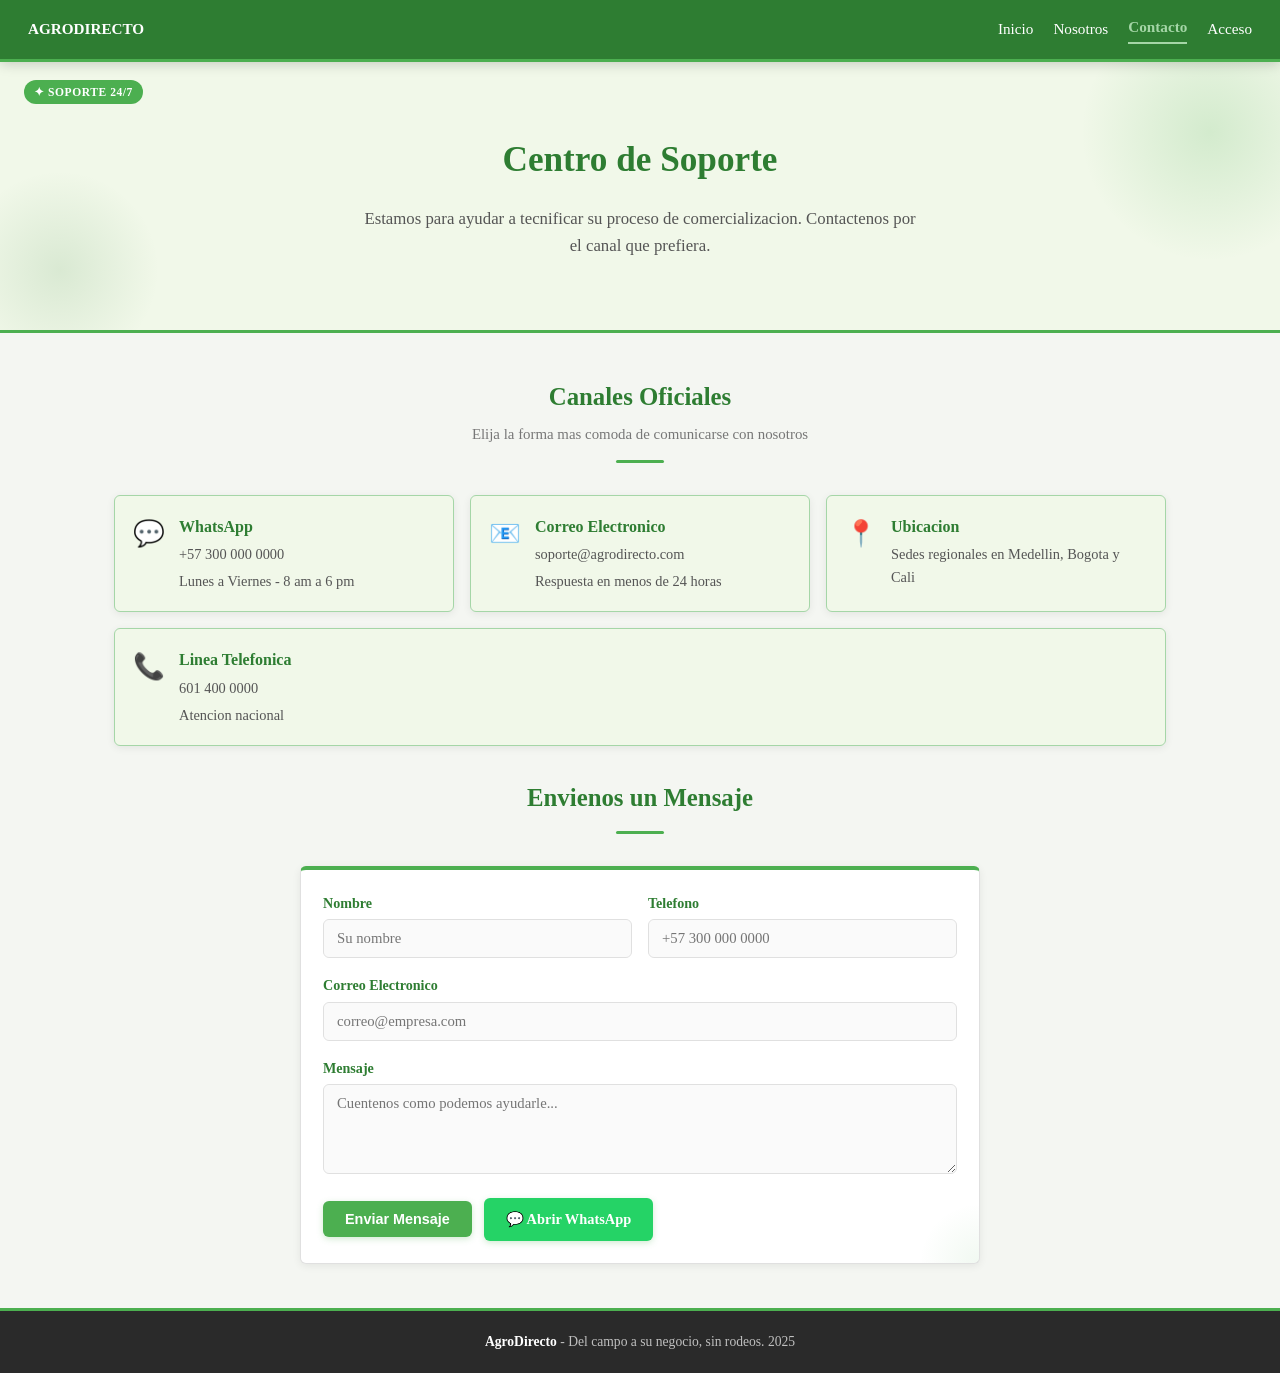
==== commit 3e399285: "Actualizar js" ====
--- a/contacto.html
+++ b/contacto.html
@@ -5,6 +5,12 @@
     <meta name="viewport" content="width=device-width, initial-scale=1.0">
     <link rel="stylesheet" href="estilo.css">
     <title>Contacto - AgroDirecto</title>
+    <link rel="preconnect" href="https://fonts.googleapis.com">
+    <link rel="preconnect" href="https://fonts.gstatic.com" crossorigin>
+    <link href="https://fonts.googleapis.com/css2?family=Arvo:ital,wght@0,400;0,700;1,400;1,700&family=Fjalla
+    +One&family=JetBrains+Mono:ital,wght@0,100..800;1,100..800&family=Libre+Baskerville:ital,wght@0,400..700;1,400..
+    700&family=Press+Start+2P&family=Roboto:ital,wght@0,100..900;1,100..900&family=Space+Grotesk:wght@300..700&family
+    =Ubuntu:ital,wght@0,300;0,400;0,500;0,700;1,300;1,400;1,500;1,700&display=swap" rel="stylesheet">
 </head>
 <body>
 
@@ -109,16 +115,36 @@
         <p><strong>AgroDirecto</strong> - Del campo a su negocio, sin rodeos. 2025</p>
     </footer>
 
-    <script>
-        const botonTop = document.getElementById('boton-top');
-        window.addEventListener('scroll', () => {
-            botonTop.classList.toggle('visible', window.scrollY > 200);
-        });
-        botonTop.addEventListener('click', e => {
-            e.preventDefault();
-            window.scrollTo({ top: 0, behavior: 'smooth' });
-        });
-    </script>
+<script>
+    document.getElementById("contactoForm").addEventListener("submit", (e) => {
+        e.preventDefault();
+
+        const nombre  = document.getElementById("contactNombre").value.trim();
+        const correo  = document.getElementById("contactCorreo").value.trim();
+        const mensaje = document.getElementById("contactMensaje").value.trim();
+
+        // Validación básica de correo
+        const regexCorreo = /^[^\s@]+@[^\s@]+\.[^\s@]+$/;
+        if (!regexCorreo.test(correo)) {
+            alert("Por favor ingresa un correo electrónico válido.");
+            return;
+        }
+
+        if (!nombre || !mensaje) {
+            alert("Todos los campos son obligatorios.");
+            return;
+        }
+
+        // Mostrar mensaje de éxito (sin enviar a la API)
+        const confirmacion = document.getElementById("confirmacionContacto");
+        if (confirmacion) {
+            confirmacion.textContent = `¡Gracias, ${nombre}! Tu mensaje fue enviado correctamente.`;
+            confirmacion.style.display = "block";
+        }
+
+        document.getElementById("contactoForm").reset();
+    });
+</script>
 
 </body>
 </html>
--- a/estilo.css
+++ b/estilo.css
@@ -6,7 +6,7 @@
     margin: 0;
     padding: 0;
 }
-
+ 
 /* ================================================
    VARIABLES CSS
    ================================================ */
@@ -35,7 +35,7 @@
    CUERPO — FLEXBOX columna principal
    ================================================ */
 body {
-    font-family: 'Segoe UI', Tahoma, Geneva, Verdana, sans-serif;
+    font-family: 'Ubuntu';
     background-color: #f4f6f2;
     color: var(--gris-texto);
     line-height: 1.6;
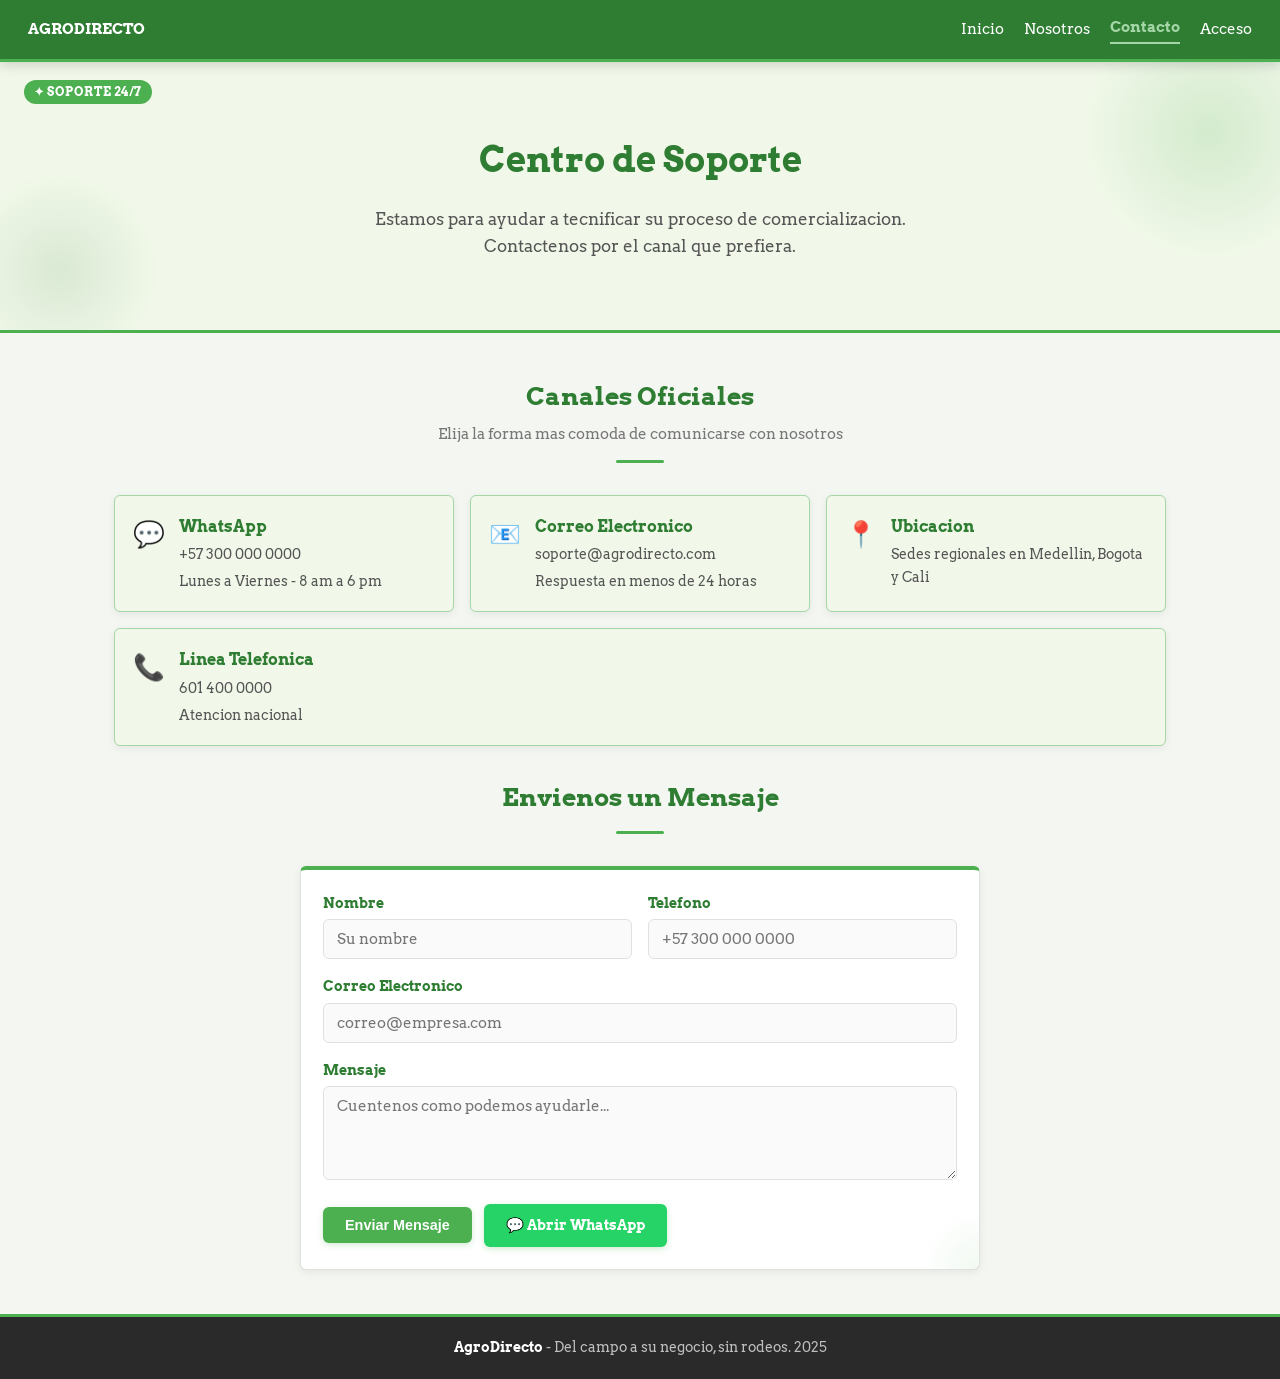
==== commit cbbe4227: "Tipografia corregida" ====
--- a/contacto.html
+++ b/contacto.html
@@ -7,10 +7,7 @@
     <title>Contacto - AgroDirecto</title>
     <link rel="preconnect" href="https://fonts.googleapis.com">
     <link rel="preconnect" href="https://fonts.gstatic.com" crossorigin>
-    <link href="https://fonts.googleapis.com/css2?family=Arvo:ital,wght@0,400;0,700;1,400;1,700&family=Fjalla
-    +One&family=JetBrains+Mono:ital,wght@0,100..800;1,100..800&family=Libre+Baskerville:ital,wght@0,400..700;1,400..
-    700&family=Press+Start+2P&family=Roboto:ital,wght@0,100..900;1,100..900&family=Space+Grotesk:wght@300..700&family
-    =Ubuntu:ital,wght@0,300;0,400;0,500;0,700;1,300;1,400;1,500;1,700&display=swap" rel="stylesheet">
+    <link href="https://fonts.googleapis.com/css2?family=Arvo:ital,wght@0,400;0,700;1,400;1,700&display=swap" rel="stylesheet">
 </head>
 <body>
 
--- a/estilo.css
+++ b/estilo.css
@@ -35,7 +35,7 @@
    CUERPO — FLEXBOX columna principal
    ================================================ */
 body {
-    font-family: 'Ubuntu';
+    font-family: 'Arvo';
     background-color: #f4f6f2;
     color: var(--gris-texto);
     line-height: 1.6;
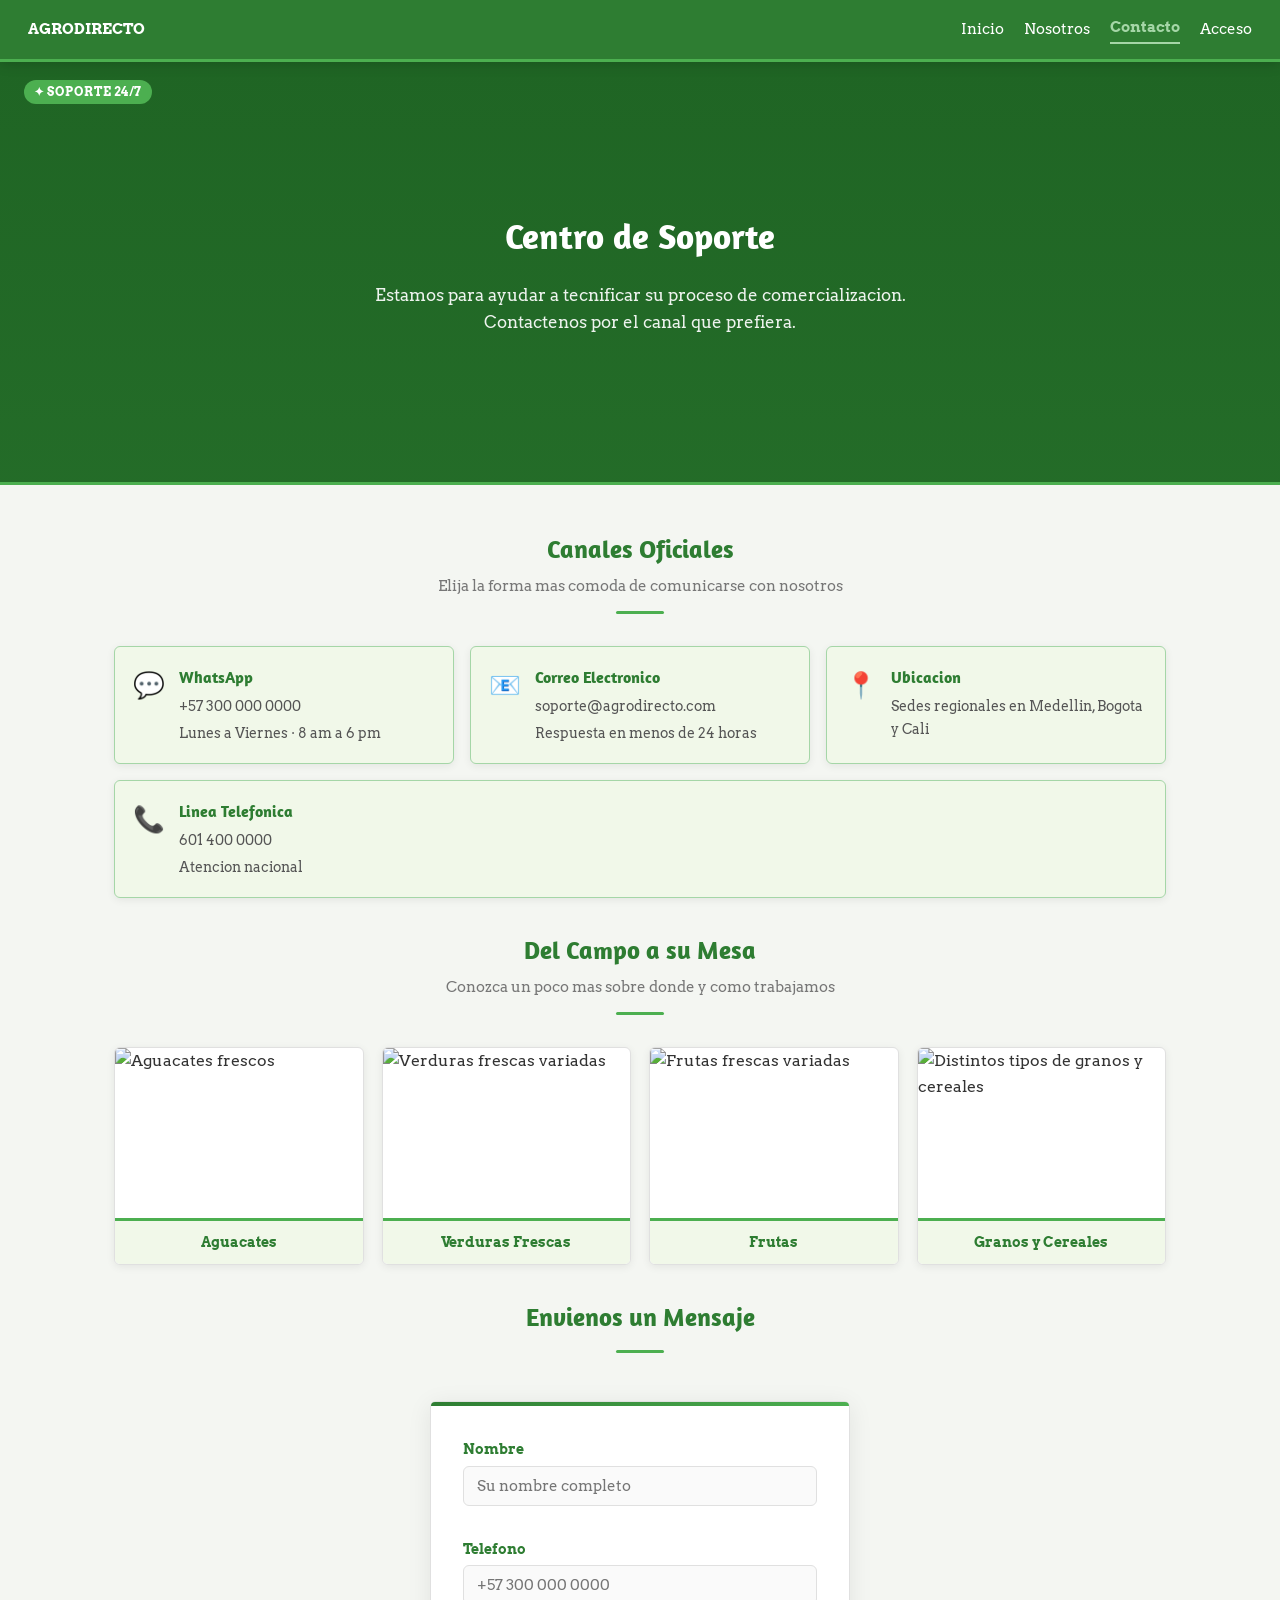
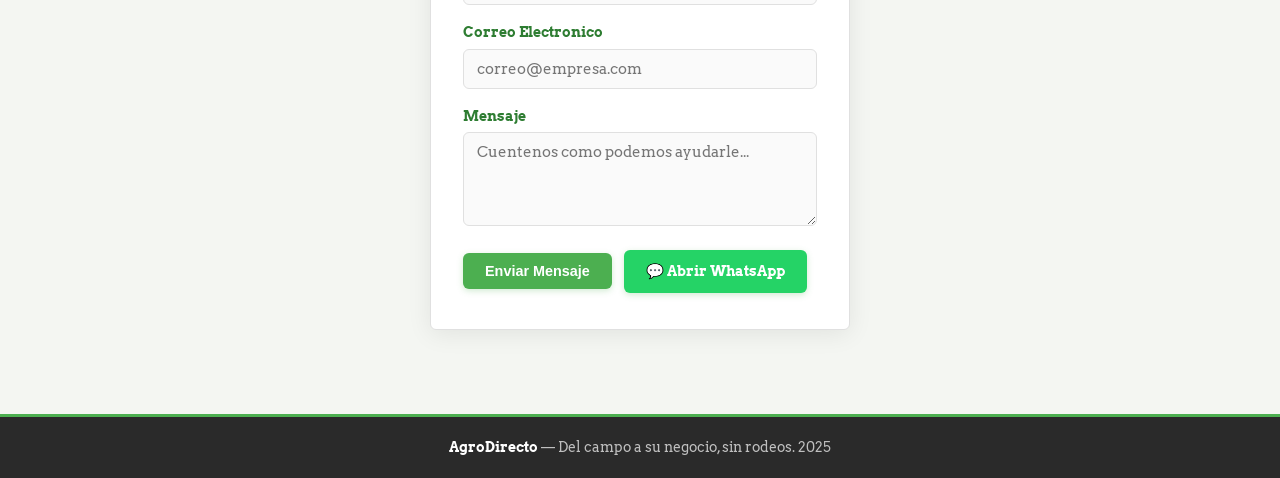
==== commit 5c2036ce: "Add files via upload" ====
--- a/contacto.html
+++ b/contacto.html
@@ -4,26 +4,31 @@
     <meta charset="UTF-8">
     <meta name="viewport" content="width=device-width, initial-scale=1.0">
     <link rel="stylesheet" href="estilo.css">
-    <title>Contacto - AgroDirecto</title>
     <link rel="preconnect" href="https://fonts.googleapis.com">
     <link rel="preconnect" href="https://fonts.gstatic.com" crossorigin>
     <link href="https://fonts.googleapis.com/css2?family=Arvo:ital,wght@0,400;0,700;1,400;1,700&display=swap" rel="stylesheet">
+
+    <link rel="preconnect" href="https://fonts.googleapis.com">
+    <link rel="preconnect" href="https://fonts.gstatic.com" crossorigin>
+    <link href="https://fonts.googleapis.com/css2?family=Amaranth:ital,wght@0,400;0,700;1,400;1,700&family=Arvo:ital,wght@0,400;0,700;1,400;1,700&display=swap" rel="stylesheet">
+
+    <title>Contacto - AgroDirecto</title>
 </head>
 <body>
 
-    <!-- NAV STICKY (position: sticky; top: 0; z-index: 1000) -->
-    <nav id="navegacion-principal">
+    <!-- NAV: position sticky -->
+    <nav id="nav-principal">
         <a href="index.html"><strong>AGRODIRECTO</strong></a>
-        <div class="enlaces-nav">
+        <div class="links-nav">
             <a href="index.html">Inicio</a>
             <a href="nosotros.html">Nosotros</a>
-            <a href="contacto.html" class="nav-activo">Contacto</a>
+            <a href="contacto.html" class="link-activo">Contacto</a>
             <a href="login.html">Acceso</a>
         </div>
     </nav>
 
-    <!-- HERO (position: relative) con overlays decorativos (::before, ::after = position: absolute) -->
-    <section id="seccion-hero">
+    <!-- HERO con imagen de fondo: position relative con ::before / ::after absolute -->
+    <section id="seccion-hero" class="hero-con-imagen hero-contacto-img">
         <span class="badge-hero">✦ Soporte 24/7</span>
         <h1>Centro de Soporte</h1>
         <p>Estamos para ayudar a tecnificar su proceso de comercializacion. Contactenos por el canal que prefiera.</p>
@@ -36,14 +41,14 @@
             <p>Elija la forma mas comoda de comunicarse con nosotros</p>
         </div>
 
-        <!-- Tarjetas de contacto (position: relative; con hover effects) -->
+        <!-- Tarjetas de contacto: position relative con hover -->
         <div class="cuadricula-contacto">
             <div class="elemento-contacto">
                 <span class="icono-contacto">💬</span>
                 <div>
                     <h4>WhatsApp</h4>
                     <p><a href="https://wa.me/573000000000">+57 300 000 0000</a></p>
-                    <p>Lunes a Viernes - 8 am a 6 pm</p>
+                    <p>Lunes a Viernes · 8 am a 6 pm</p>
                 </div>
             </div>
             <div class="elemento-contacto">
@@ -71,77 +76,106 @@
             </div>
         </div>
 
+        <!-- Galeria de imagenes: nuestras sedes -->
+        <div class="titulo-seccion mt-32">
+            <h2>Del Campo a su Mesa</h2>
+            <p>Conozca un poco mas sobre donde y como trabajamos</p>
+        </div>
+
+        <div class="galeria-contacto">
+            <figure class="foto-contacto">
+                <img src="https://www.mustela.es/cdn/shop/articles/beneficios-aguacate-para-la-piel_1e3d617e-e200-4893-9cdc-5f6ed6131e37.jpg?v=1744788322" alt="Aguacates frescos">
+                <figcaption>Aguacates</figcaption>
+            </figure>
+            <figure class="foto-contacto">
+                <img src="https://images.unsplash.com/photo-1597362925123-77861d3fbac7?auto=format&fit=crop&w=600&q=80" alt="Verduras frescas variadas">
+                <figcaption>Verduras Frescas</figcaption>
+            </figure>
+            <figure class="foto-contacto">
+                <img src="https://images.unsplash.com/photo-1610832958506-aa56368176cf?auto=format&fit=crop&w=600&q=80" alt="Frutas frescas variadas">
+                <figcaption>Frutas</figcaption>
+            </figure>
+            <figure class="foto-contacto">
+                <img src="https://images.unsplash.com/photo-1574323347407-f5e1ad6d020b?auto=format&fit=crop&w=600&q=80" alt="Distintos tipos de granos y cereales">
+                <figcaption>Granos y Cereales</figcaption>
+            </figure>
+        </div>
+
         <div class="titulo-seccion mt-32">
             <h2>Envienos un Mensaje</h2>
         </div>
 
-        <!-- Formulario de contacto (tarjeta con position: relative y ::before como acento) -->
-        <div class="tarjeta-info tarjeta-completa">
-            <form>
+        <!-- Formulario: tarjeta con position relative y ::before como acento -->
+        <div class="contenedor-formulario tarjeta-completa">
+            <form id="contactoForm">
                 <div class="fila-formulario">
-                    <div class="grupo-formulario">
-                        <label>Nombre</label>
-                        <input type="text" class="campo-formulario" placeholder="Su nombre">
+                    <div class="campo-grupo">
+                        <label for="contactNombre">Nombre</label>
+                        <input type="text" id="contactNombre" class="campo-input" placeholder="Su nombre completo" required>
                     </div>
-                    <div class="grupo-formulario">
-                        <label>Telefono</label>
-                        <input type="tel" class="campo-formulario" placeholder="+57 300 000 0000">
+                    <div class="campo-grupo">
+                        <label for="contactTelefono">Telefono</label>
+                        <input type="tel" id="contactTelefono" class="campo-input" placeholder="+57 300 000 0000">
                     </div>
                 </div>
-                <div class="grupo-formulario">
-                    <label>Correo Electronico</label>
-                    <input type="email" class="campo-formulario" placeholder="correo@empresa.com">
+                <div class="campo-grupo">
+                    <label for="contactCorreo">Correo Electronico</label>
+                    <input type="email" id="contactCorreo" class="campo-input" placeholder="correo@empresa.com" required>
                 </div>
-                <div class="grupo-formulario">
-                    <label>Mensaje</label>
-                    <textarea class="campo-formulario textarea-formulario" rows="4" placeholder="Cuentenos como podemos ayudarle..."></textarea>
+                <div class="campo-grupo">
+                    <label for="contactMensaje">Mensaje</label>
+                    <textarea id="contactMensaje" class="campo-input campo-textarea" rows="4" placeholder="Cuentenos como podemos ayudarle..." required></textarea>
                 </div>
+
+                <div id="confirmacionContacto" class="etiqueta etiqueta-verde" style="display:none; margin-bottom:12px; padding:10px 14px;"></div>
+                <div id="errorContacto" class="etiqueta etiqueta-rojo" style="display:none; margin-bottom:12px; padding:10px 14px;"></div>
+
                 <div class="acciones-formulario">
-                    <button type="submit" class="boton-accion">Enviar Mensaje</button>
-                    <a href="https://wa.me/573000000000" class="boton-accion boton-whatsapp">💬 Abrir WhatsApp</a>
+                    <button type="submit" id="btnEnviar" class="btn-verde">Enviar Mensaje</button>
+                    <a href="https://wa.me/573000000000" class="btn-verde boton-whatsapp" target="_blank" rel="noopener">💬 Abrir WhatsApp</a>
                 </div>
             </form>
         </div>
 
     </main>
 
-    <!-- BOTÓN VOLVER ARRIBA (position: fixed) -->
-    <a href="#" id="boton-top" title="Volver arriba">▲</a>
+    <!-- BOTON VOLVER ARRIBA: position fixed -->
+    <a href="#" id="btn-volver-arriba" title="Volver arriba">▲</a>
 
-    <footer id="pie-pagina-principal">
-        <p><strong>AgroDirecto</strong> - Del campo a su negocio, sin rodeos. 2025</p>
+    <footer id="pie-pagina">
+        <p><strong>AgroDirecto</strong> — Del campo a su negocio, sin rodeos. 2025</p>
     </footer>
 
-<script>
-    document.getElementById("contactoForm").addEventListener("submit", (e) => {
-        e.preventDefault();
+    <script src="datos.js"></script>
 
-        const nombre  = document.getElementById("contactNombre").value.trim();
-        const correo  = document.getElementById("contactCorreo").value.trim();
-        const mensaje = document.getElementById("contactMensaje").value.trim();
+    <script>
+        // Mostrar boton volver arriba al hacer scroll
+        window.addEventListener('scroll', function () {
+            const btn = document.getElementById('btn-volver-arriba');
+            if (window.scrollY > 300) {
+                btn.classList.add('visible');
+            } else {
+                btn.classList.remove('visible');
+            }
+        });
 
-        // Validación básica de correo
-        const regexCorreo = /^[^\s@]+@[^\s@]+\.[^\s@]+$/;
-        if (!regexCorreo.test(correo)) {
-            alert("Por favor ingresa un correo electrónico válido.");
-            return;
-        }
+        document.getElementById('btn-volver-arriba').addEventListener('click', function (e) {
+            e.preventDefault();
+            window.scrollTo({ top: 0, behavior: 'smooth' });
+        });
 
-        if (!nombre || !mensaje) {
-            alert("Todos los campos son obligatorios.");
-            return;
-        }
+        // Validacion simple del formulario de contacto
+        document.getElementById('contactoForm').addEventListener('submit', function (e) {
+            e.preventDefault();
+            const ok = document.getElementById('confirmacionContacto');
+            const err = document.getElementById('errorContacto');
+            err.style.display = 'none';
 
-        // Mostrar mensaje de éxito (sin enviar a la API)
-        const confirmacion = document.getElementById("confirmacionContacto");
-        if (confirmacion) {
-            confirmacion.textContent = `¡Gracias, ${nombre}! Tu mensaje fue enviado correctamente.`;
-            confirmacion.style.display = "block";
-        }
-
-        document.getElementById("contactoForm").reset();
-    });
-</script>
+            ok.textContent = 'Mensaje enviado correctamente. Le responderemos pronto.';
+            ok.style.display = 'block';
+            this.reset();
+        });
+    </script>
 
 </body>
-</html>
+</html>
--- a/estilo.css
+++ b/estilo.css
@@ -46,11 +46,15 @@
     position: relative;
 }
 
+h1, h2, h3, h4{
+    font-family: 'Amaranth';
+}
+
 /* ================================================
    NAVEGACION — STICKY + POSICIONAMIENTO FIXED
    POSICIONAMIENTO 1: position sticky para el nav
    ================================================ */
-#navegacion-principal {
+#nav-principal {
     box-sizing: border-box;
     background-color: var(--verde-oscuro);
     padding: 0 28px;
@@ -73,18 +77,18 @@
     width: 100%;
 }
 
-#navegacion-principal a {
+#nav-principal a {
     color: white;
     text-decoration: none;
     font-size: 0.95rem;
     transition: color 0.2s;
 }
 
-#navegacion-principal a:hover {
+#nav-principal a:hover {
     color: var(--verde-claro);
 }
 
-.enlaces-nav {
+.links-nav {
     display: flex;
     flex-direction: row;
     align-items: center;
@@ -92,13 +96,13 @@
     flex-wrap: wrap;
 }
 
-.rol-nav {
+.texto-rol-nav {
     color: rgba(255, 255, 255, 0.6);
     font-size: 0.85rem;
 }
 
 /* Indicador de página activa en nav */
-.nav-activo {
+.link-activo {
     color: var(--verde-claro) !important;
     font-weight: bold;
     border-bottom: 2px solid var(--verde-claro);
@@ -109,7 +113,7 @@
    BOTÓN "VOLVER ARRIBA" — POSICIONAMIENTO FIXED
    POSICIONAMIENTO 2: position fixed para botón flotante
    ================================================ */
-#boton-top {
+#btn-volver-arriba {
     /* POSICIONAMIENTO 2 — FIXED: permanece en pantalla independiente del scroll */
     position: fixed;
     bottom: 32px;
@@ -134,12 +138,12 @@
     transition: opacity 0.3s, transform 0.2s;
 }
 
-#boton-top.visible {
+#btn-volver-arriba.visible {
     opacity: 1;
     pointer-events: all;
 }
 
-#boton-top:hover {
+#btn-volver-arriba:hover {
     transform: translateY(-3px);
     background-color: var(--verde-medio);
 }
@@ -165,18 +169,7 @@
 }
 
 /* POSICIONAMIENTO 4 — ABSOLUTE: elemento decorativo dentro del hero */
-#seccion-hero::before {
-    content: '';
-    position: absolute;
-    top: -60px;
-    right: -60px;
-    width: 260px;
-    height: 260px;
-    background: radial-gradient(circle, rgba(76,175,80,0.18) 0%, transparent 70%);
-    border-radius: 50%;
-    pointer-events: none;
-    z-index: 0;
-}
+
 
 #seccion-hero::after {
     content: '';
@@ -196,6 +189,51 @@
 #seccion-hero a {
     position: relative;
     z-index: 1;
+}
+
+/* ================================================
+   HERO CON IMAGEN DE FONDO — estructura base
+   La imagen especifica de cada pagina se define en
+   imagenes.css mediante una clase modificadora
+   (ej: .hero-contacto-img, .hero-nosotros-img)
+   ================================================ */
+#seccion-hero.hero-con-imagen {
+    background-color: var(--verde-oscuro);
+    background-size: cover;
+    background-position: center;
+    background-repeat: no-repeat;
+    color: white;
+    min-height: 280px;
+}
+
+/* POSICIONAMIENTO — ABSOLUTE: velo oscuro para legibilidad del texto sobre la foto */
+#seccion-hero.hero-con-imagen::before {
+    content: '';
+    position: absolute;
+    inset: 0;
+    background: linear-gradient(180deg, rgba(27,94,32,0.78) 0%, rgba(27,94,32,0.55) 100%);
+    z-index: 0;
+}
+
+#seccion-hero.hero-con-imagen::after {
+    display: none;
+}
+
+#seccion-hero.hero-con-imagen .badge-hero,
+#seccion-hero.hero-con-imagen .badge-seccion {
+    z-index: 2;
+}
+
+#seccion-hero.hero-con-imagen h1 {
+    color: white;
+}
+
+#seccion-hero.hero-con-imagen p {
+    color: rgba(255,255,255,0.92);
+}
+
+#seccion-hero.hero-con-imagen strong {
+    color: white;
 }
 
 #seccion-hero h1 {
@@ -233,7 +271,8 @@
 /* ================================================
    BOTONES
    ================================================ */
-.boton-accion {
+.boton-accion,
+.btn-verde {
     display: inline-block;
     box-sizing: border-box;
     background-color: var(--verde-medio);
@@ -249,30 +288,35 @@
     box-shadow: 0 2px 6px rgba(76,175,80,0.25);
 }
 
-.boton-accion:hover {
+.boton-accion:hover,
+.btn-verde:hover {
     background-color: var(--verde-oscuro);
     transform: translateY(-1px);
     box-shadow: 0 4px 12px rgba(46,125,50,0.3);
 }
 
-.boton-salir {
+.boton-salir,
+.btn-salir {
     background-color: var(--rojo);
     padding: 7px 14px;
     font-size: 0.85rem;
 }
 
-.boton-salir:hover {
+.boton-salir:hover,
+.btn-salir:hover {
     background-color: #b71c1c;
 }
 
-.boton-secundario {
+.boton-secundario,
+.btn-borde {
     background-color: white;
     color: var(--verde-oscuro);
     border: 2px solid var(--verde-oscuro);
     box-shadow: none;
 }
 
-.boton-secundario:hover {
+.boton-secundario:hover,
+.btn-borde:hover {
     background-color: var(--verde-fondo);
 }
 
@@ -304,7 +348,7 @@
 /* ================================================
    TARJETAS
    ================================================ */
-.tarjeta-info {
+.tarjeta {
     box-sizing: border-box;
     background-color: var(--blanco);
     border: 1px solid var(--gris-claro);
@@ -322,13 +366,13 @@
     overflow: hidden;
 }
 
-.tarjeta-info:hover {
+.tarjeta:hover {
     box-shadow: 0 6px 20px rgba(0,0,0,0.1);
     transform: translateY(-2px);
 }
 
 /* POSICIONAMIENTO 8 — ABSOLUTE: línea decorativa dentro de cada tarjeta */
-.tarjeta-info::after {
+.tarjeta::after {
     content: '';
     position: absolute;
     bottom: 0;
@@ -339,10 +383,10 @@
     pointer-events: none;
 }
 
-.tarjeta-info h3 { color: var(--verde-oscuro); font-size: 1.05rem; }
-.tarjeta-info p  { color: #555; font-size: 0.92rem; }
-
-.cuadricula-tarjetas {
+.tarjeta h3 { color: var(--verde-oscuro); font-size: 1.05rem; }
+.tarjeta p  { color: #555; font-size: 0.92rem; }
+
+.grid-tarjetas {
     display: flex;
     flex-direction: row;
     flex-wrap: wrap;
@@ -350,14 +394,14 @@
     margin-top: 24px;
 }
 
-.cuadricula-tarjetas > .tarjeta-info {
+.grid-tarjetas > .tarjeta {
     flex: 1 1 240px;
 }
 
-.tarjeta-borde-marron  { border-top-color: var(--marron); }
-.tarjeta-borde-rojo    { border-top-color: var(--rojo-problema); }
-.tarjeta-borde-naranja { border-top-color: var(--naranja); }
-.tarjeta-borde-azul    { border-top-color: var(--azul); }
+.tarjeta-marron  { border-top-color: var(--marron); }
+.tarjeta-rojo    { border-top-color: var(--rojo-problema); }
+.tarjeta-naranja { border-top-color: var(--naranja); }
+.tarjeta-azul    { border-top-color: var(--azul); }
 
 .tarjeta-flex-300 { flex: 1 1 300px; }
 .tarjeta-flex-200 { flex: 1 1 200px; }
@@ -373,11 +417,11 @@
    TOOLTIP — POSICIONAMIENTO ABSOLUTE sobre elemento padre
    POSICIONAMIENTO 9: tooltips en tarjetas de roles/proveedores
    ================================================ */
-.con-tooltip {
-    position: relative;
-}
-
-.con-tooltip .tooltip-texto {
+.tiene-tooltip {
+    position: relative;
+}
+
+.tiene-tooltip .texto-tooltip {
     /* POSICIONAMIENTO 9 — ABSOLUTE: el tooltip flota sobre el elemento padre */
     position: absolute;
     bottom: calc(100% + 8px);
@@ -395,14 +439,27 @@
     z-index: 50;
 }
 
-.con-tooltip:hover .tooltip-texto {
+.tiene-tooltip:hover .texto-tooltip {
     opacity: 1;
 }
 
 /* ================================================
+   PANTALLA LOGIN
+   ================================================ */
+.pantalla-login {
+    display: flex;
+    align-items: center;
+    justify-content: center;
+    flex: 1;
+    padding: 40px 16px;
+    background-color: #f4f6f2;
+}
+
+/* ================================================
    FORMULARIOS
    ================================================ */
-.contenedor-formulario {
+.contenedor-formulario,
+.caja-formulario {
     box-sizing: border-box;
     width: 100%;
     max-width: 420px;
@@ -421,7 +478,8 @@
 }
 
 /* POSICIONAMIENTO 11 — ABSOLUTE: acento verde en esquina del formulario */
-.contenedor-formulario::before {
+.contenedor-formulario::before,
+.caja-formulario::before {
     content: '';
     position: absolute;
     top: 0;
@@ -436,12 +494,18 @@
     max-width: 480px;
 }
 
-.contenedor-formulario h2 { color: var(--verde-oscuro); margin-bottom: 2px; }
-.contenedor-formulario p  { color: #777; font-size: 0.88rem; margin-bottom: 12px; }
-
-.grupo-formulario { margin-bottom: 16px; }
-
-.grupo-formulario label {
+.caja-formulario-grande {
+    max-width: 560px;
+}
+
+.contenedor-formulario h2,
+.caja-formulario h2 { color: var(--verde-oscuro); margin-bottom: 2px; }
+.contenedor-formulario p,
+.caja-formulario p  { color: #777; font-size: 0.88rem; margin-bottom: 12px; }
+
+.campo-grupo { margin-bottom: 16px; }
+
+.campo-grupo label {
     display: block;
     font-weight: 600;
     font-size: 0.88rem;
@@ -449,7 +513,7 @@
     color: var(--verde-oscuro);
 }
 
-.campo-formulario {
+.campo-input {
     box-sizing: border-box;
     width: 100%;
     padding: 10px 13px;
@@ -461,14 +525,14 @@
     transition: border-color 0.2s, box-shadow 0.2s;
 }
 
-.campo-formulario:focus {
+.campo-input:focus {
     outline: none;
     border-color: var(--verde-medio);
     box-shadow: 0 0 0 3px rgba(76,175,80,0.15);
     background: var(--blanco);
 }
 
-.textarea-formulario {
+.campo-textarea {
     resize: vertical;
     font-family: inherit;
 }
@@ -489,7 +553,7 @@
     gap: 16px;
 }
 
-.fila-formulario .grupo-formulario {
+.fila-formulario .campo-grupo {
     flex: 1 1 200px;
 }
 
@@ -502,14 +566,14 @@
     margin-top: 4px;
 }
 
-.pie-formulario {
+.pie-form {
     text-align: center;
     margin-top: 18px;
     font-size: 0.85rem;
     color: #888;
 }
 
-.pie-formulario a {
+.pie-form a {
     color: var(--verde-oscuro);
     font-weight: bold;
     text-decoration: none;
@@ -605,7 +669,7 @@
    ================================================ */
 
 /* POSICIONAMIENTO 15 — RELATIVE: contexto del layout de panel */
-.diseno-panel {
+.layout-panel {
     display: flex;
     flex-direction: row;
     flex: 1;
@@ -614,7 +678,7 @@
 }
 
 /* POSICIONAMIENTO 16 — STICKY: la barra lateral queda fija al hacer scroll */
-.barra-lateral {
+.sidebar {
     box-sizing: border-box;
     width: 230px;
     flex-shrink: 0;
@@ -631,7 +695,7 @@
     overflow-y: auto;
 }
 
-.perfil-barra {
+.perfil-sidebar {
     display: flex;
     flex-direction: column;
     align-items: center;
@@ -642,7 +706,7 @@
 }
 
 /* POSICIONAMIENTO 17 — RELATIVE: para el indicador de estado online del avatar */
-.avatar-barra {
+.avatar-usuario {
     width: 58px;
     height: 58px;
     border-radius: 50%;
@@ -657,7 +721,7 @@
 }
 
 /* POSICIONAMIENTO 18 — ABSOLUTE: punto verde de "en línea" sobre el avatar */
-.avatar-barra::after {
+.avatar-usuario::after {
     content: '';
     position: absolute;
     bottom: 2px;
@@ -669,8 +733,8 @@
     border: 2px solid var(--verde-oscuro);
 }
 
-.perfil-barra h4  { color: white; font-size: 0.9rem; font-weight: 600; }
-.perfil-barra span {
+.perfil-sidebar h4  { color: white; font-size: 0.9rem; font-weight: 600; }
+.perfil-sidebar span {
     font-size: 0.75rem;
     color: rgba(255, 255, 255, 0.65);
     background: rgba(255,255,255,0.1);
@@ -678,12 +742,12 @@
     border-radius: 20px;
 }
 
-.nav-barra {
+.nav-sidebar {
     display: flex;
     flex-direction: column;
 }
 
-.nav-barra a {
+.nav-sidebar a {
     display: block;
     padding: 11px 20px;
     color: rgba(255, 255, 255, 0.8);
@@ -693,14 +757,14 @@
     transition: background 0.15s, color 0.15s, border-color 0.15s;
 }
 
-.nav-barra a.activo,
-.nav-barra a:hover {
+.nav-sidebar a.activo,
+.nav-sidebar a:hover {
     background: rgba(255, 255, 255, 0.1);
     color: white;
     border-left-color: var(--verde-claro);
 }
 
-.contenido-panel {
+.zona-contenido {
     flex: 1;
     padding: 36px 32px;
     background-color: #f4f6f2;
@@ -709,7 +773,7 @@
     overflow-y: auto;
 }
 
-.encabezado-panel {
+.cabecera-panel {
     display: flex;
     flex-direction: row;
     justify-content: space-between;
@@ -719,13 +783,13 @@
     gap: 12px;
 }
 
-.encabezado-panel h2 { font-size: 1.45rem; color: var(--verde-oscuro); font-weight: 700; }
-.encabezado-panel p  { color: #888; font-size: 0.85rem; margin-top: 3px; }
+.cabecera-panel h2 { font-size: 1.45rem; color: var(--verde-oscuro); font-weight: 700; }
+.cabecera-panel p  { color: #888; font-size: 0.85rem; margin-top: 3px; }
 
 /* ================================================
    ESTADISTICAS — POSICIONAMIENTO RELATIVO CON NÚMERO GRANDE
    ================================================ */
-.fila-estadisticas {
+.fila-stats {
     display: flex;
     flex-direction: row;
     flex-wrap: wrap;
@@ -734,7 +798,7 @@
 }
 
 /* POSICIONAMIENTO 19 — RELATIVE: para el ícono decorativo de fondo en tarjeta estadística */
-.tarjeta-estadistica {
+.stat-tarjeta {
     box-sizing: border-box;
     background: var(--blanco);
     border: 1px solid var(--gris-claro);
@@ -751,13 +815,13 @@
     transition: box-shadow 0.2s, transform 0.2s;
 }
 
-.tarjeta-estadistica:hover {
+.stat-tarjeta:hover {
     box-shadow: 0 4px 16px rgba(0,0,0,0.1);
     transform: translateY(-2px);
 }
 
 /* POSICIONAMIENTO 20 — ABSOLUTE: número gigante decorativo de fondo */
-.tarjeta-estadistica::before {
+.stat-tarjeta::before {
     content: attr(data-icono);
     position: absolute;
     right: 10px;
@@ -768,20 +832,20 @@
     pointer-events: none;
 }
 
-.estadistica-marron  { border-left-color: var(--marron); }
-.estadistica-naranja { border-left-color: var(--naranja); }
-.estadistica-azul    { border-left-color: var(--azul); }
-.estadistica-verde   { border-left-color: var(--azul-oscuro); }
-.estadistica-rojo    { border-left-color: var(--rojo); }
-
-.tarjeta-estadistica .valor-estadistica {
+.stat-marron  { border-left-color: var(--marron); }
+.stat-naranja { border-left-color: var(--naranja); }
+.stat-azul    { border-left-color: var(--azul); }
+.stat-verde   { border-left-color: var(--azul-oscuro); }
+.stat-rojo    { border-left-color: var(--rojo); }
+
+.stat-tarjeta .stat-numero {
     font-size: 1.8rem;
     font-weight: 700;
     color: var(--verde-oscuro);
     margin-bottom: 4px;
 }
 
-.tarjeta-estadistica .etiqueta-estadistica {
+.stat-tarjeta .stat-etiqueta {
     font-size: 0.78rem;
     color: #888;
     text-transform: uppercase;
@@ -791,7 +855,7 @@
 /* ================================================
    TABLA
    ================================================ */
-.tabla-panel {
+.tabla-datos {
     width: 100%;
     border-collapse: collapse;
     font-size: 0.88rem;
@@ -803,24 +867,24 @@
     margin-top: 16px;
 }
 
-.tabla-panel thead tr {
+.tabla-datos thead tr {
     background-color: var(--verde-oscuro);
     color: white;
 }
 
-.tabla-panel th,
-.tabla-panel td {
+.tabla-datos th,
+.tabla-datos td {
     padding: 11px 16px;
     text-align: left;
     border-bottom: 1px solid var(--gris-claro);
 }
 
-.tabla-panel tbody tr {
+.tabla-datos tbody tr {
     transition: background 0.15s;
 }
 
-.tabla-panel tbody tr:nth-child(even) { background-color: #f9f9f9; }
-.tabla-panel tbody tr:hover { background-color: var(--verde-fondo); }
+.tabla-datos tbody tr:nth-child(even) { background-color: #f9f9f9; }
+.tabla-datos tbody tr:hover { background-color: var(--verde-fondo); }
 
 .etiqueta {
     display: inline-block;
@@ -837,14 +901,14 @@
 .etiqueta-gris     { background: #f0f0f0; color: #555; }
 .etiqueta-naranja  { background: #fff3e0; color: #b45309; }
 
-.titulo-seccion-panel {
+.titulo-panel {
     color: var(--verde-oscuro);
     margin-bottom: 4px;
     font-size: 1.05rem;
     font-weight: 700;
 }
 
-.titulo-seccion-panel-grande {
+.titulo-panel-grande {
     color: var(--verde-oscuro);
     margin-bottom: 12px;
     font-size: 1.15rem;
@@ -861,12 +925,12 @@
    SECCIÓN DE ALERTAS / NOTIFICACIONES
    POSICIONAMIENTO 21 — RELATIVE + ABSOLUTE para indicador de notificación
    ================================================ */
-.campana-wrapper {
+.icono-campana {
     position: relative;
     display: inline-block;
 }
 
-.campana-badge {
+.badge-campana {
     /* POSICIONAMIENTO 21 — ABSOLUTE: burbuja de notificación sobre ícono */
     position: absolute;
     top: -6px;
@@ -887,7 +951,7 @@
 /* ================================================
    PIE DE PAGINA
    ================================================ */
-#pie-pagina-principal {
+#pie-pagina {
     box-sizing: border-box;
     background-color: #2a2a2a;
     color: rgba(255, 255, 255, 0.7);
@@ -901,7 +965,7 @@
     margin-top: auto;
 }
 
-#pie-pagina-principal strong { color: white; }
+#pie-pagina strong { color: white; }
 
 /* ================================================
    UTILIDADES
@@ -915,7 +979,7 @@
 /* ================================================
    BUSCADOR / FILTRO EN PANEL
    ================================================ */
-.barra-busqueda {
+.barra-filtro {
     display: flex;
     flex-direction: row;
     gap: 10px;
@@ -924,7 +988,7 @@
     align-items: center;
 }
 
-.barra-busqueda .campo-formulario {
+.barra-filtro .campo-input {
     max-width: 280px;
     flex: 1 1 200px;
 }
@@ -932,7 +996,7 @@
 /* ================================================
    CHIP / PILL PARA ROLES
    ================================================ */
-.chip {
+.chip-rol {
     display: inline-flex;
     align-items: center;
     gap: 5px;
@@ -955,9 +1019,692 @@
    ================================================ */
 @media (max-width: 768px) {
     #seccion-hero h1 { font-size: 1.6rem; }
-    .barra-lateral { width: 100%; height: auto; position: static; }
-    .diseno-panel  { flex-direction: column; }
-    .contenido-panel { padding: 20px 14px; }
-    .encabezado-panel { flex-direction: column; }
-    #boton-top { bottom: 16px; right: 16px; }
-}
+    .sidebar { width: 100%; height: auto; position: static; }
+    .layout-panel  { flex-direction: column; }
+    .zona-contenido { padding: 20px 14px; }
+    .cabecera-panel { flex-direction: column; }
+    #btn-volver-arriba { bottom: 16px; right: 16px; }
+}
+
+/* ================================================
+   NOTA: Los estilos de imagenes (hero con foto de
+   fondo, galeria de fotos, miniaturas, avatares
+   con foto) viven ahora en el archivo separado
+   imagenes.css, que se carga DESPUES de este
+   archivo en el <head> de cada pagina.
+   ================================================ */
+
+/* ================================================
+   CLASES ADICIONALES DEL HTML
+   ================================================ */
+
+/* Página de contenido (nosotros, index) */
+.contenido-pagina {
+    width: 100%;
+    max-width: 1100px;
+    margin: 0 auto;
+    padding: 44px 24px;
+    display: flex;
+    flex-direction: column;
+    flex: 1;
+    position: relative;
+}
+
+/* Hero botones */
+.hero-botones {
+    display: flex;
+    flex-direction: row;
+    gap: 14px;
+    flex-wrap: wrap;
+    justify-content: center;
+    margin-top: 8px;
+}
+
+/* Badge en hero de nosotros/panels */
+.badge-seccion {
+    position: absolute;
+    top: 18px;
+    left: 24px;
+    background: var(--verde-medio);
+    color: white;
+    font-size: 0.72rem;
+    font-weight: bold;
+    padding: 3px 10px;
+    border-radius: 20px;
+    letter-spacing: 0.05em;
+    text-transform: uppercase;
+    z-index: 2;
+}
+
+/* Listas dentro de tarjetas */
+.lista-tarjeta {
+    list-style: none;
+    padding: 0;
+    margin-top: 10px;
+    display: flex;
+    flex-direction: column;
+    gap: 6px;
+}
+
+.lista-tarjeta li {
+    font-size: 0.88rem;
+    color: #555;
+    padding-left: 16px;
+    position: relative;
+}
+
+.lista-tarjeta li::before {
+    content: '✓';
+    position: absolute;
+    left: 0;
+    color: var(--verde-medio);
+    font-weight: bold;
+}
+
+/* Icono equipo (nosotros) */
+.icono-equipo {
+    font-size: 2.5rem;
+    margin-bottom: 10px;
+}
+
+/* Tamaños de tarjetas */
+.tarjeta-sm { flex: 1 1 180px; }
+.tarjeta-md { flex: 1 1 300px; }
+.tarjeta-xs { flex: 1 1 160px; }
+
+/* Texto centrado */
+.texto-centrado { text-align: center; }
+
+/* Utilidades margen */
+.margen-top-16 { margin-top: 16px; }
+.margen-top-24 { margin-top: 24px; }
+
+/* Formulario fila de campos (modal) */
+.fila-campos {
+    display: flex;
+    flex-direction: row;
+    flex-wrap: wrap;
+    gap: 16px;
+}
+
+.fila-campos .campo-grupo { flex: 1 1 200px; }
+
+/* Accion formulario con btn-verde */
+.accion-formulario .btn-verde {
+    width: 100%;
+    text-align: center;
+    padding: 12px;
+    font-size: 0.95rem;
+}
+
+/* Pie del formulario */
+.pie-form {
+    text-align: center;
+    margin-top: 18px;
+    font-size: 0.85rem;
+    color: #888;
+}
+
+.pie-form a {
+    color: var(--verde-oscuro);
+    font-weight: bold;
+    text-decoration: none;
+}
+
+/* ================================================
+   MODAL
+   ================================================ */
+.fondo-modal {
+    display: none;
+    position: fixed;
+    inset: 0;
+    background: rgba(0,0,0,0.45);
+    z-index: 2000;
+    align-items: center;
+    justify-content: center;
+}
+
+.fondo-modal.abierto {
+    display: flex;
+}
+
+.caja-modal {
+    background: var(--blanco);
+    border-radius: var(--radio);
+    padding: 32px 28px;
+    width: 100%;
+    max-width: 520px;
+    box-shadow: 0 8px 40px rgba(0,0,0,0.2);
+    position: relative;
+    display: flex;
+    flex-direction: column;
+    gap: 12px;
+    max-height: 90vh;
+    overflow-y: auto;
+}
+
+.btn-cerrar-modal {
+    position: absolute;
+    top: 12px;
+    right: 14px;
+    background: none;
+    border: none;
+    font-size: 1.2rem;
+    cursor: pointer;
+    color: #888;
+    transition: color 0.2s;
+}
+
+.btn-cerrar-modal:hover { color: var(--rojo); }
+
+.titulo-modal {
+    font-size: 1.15rem;
+    font-weight: 700;
+    color: var(--verde-oscuro);
+    margin-bottom: 4px;
+}
+
+.fila-botones {
+    display: flex;
+    flex-direction: row;
+    gap: 10px;
+    margin-top: 8px;
+}
+
+/* ================================================
+   TABLA — ACCIONES
+   ================================================ */
+.acciones-tabla {
+    display: flex;
+    flex-direction: row;
+    gap: 6px;
+    flex-wrap: wrap;
+}
+
+.btn-tabla {
+    padding: 5px 12px;
+    border: none;
+    border-radius: var(--radio);
+    font-size: 0.78rem;
+    font-weight: 600;
+    cursor: pointer;
+    transition: background 0.2s, transform 0.1s;
+}
+
+.btn-editar {
+    background: #e3f2fd;
+    color: #1565c0;
+}
+
+.btn-editar:hover { background: #bbdefb; }
+
+.btn-eliminar {
+    background: #fde8e8;
+    color: var(--rojo);
+}
+
+.btn-eliminar:hover { background: #fbb; }
+
+/* ================================================
+   BADGES DE ROL
+   ================================================ */
+.badge-rol {
+    display: inline-block;
+    padding: 2px 10px;
+    border-radius: 20px;
+    font-size: 0.7rem;
+    font-weight: bold;
+    text-transform: uppercase;
+    letter-spacing: 0.05em;
+}
+
+.badge-admin     { background: #e8eaf6; color: #3949ab; }
+.badge-productor { background: #f1f8e9; color: #33691e; }
+.badge-comprador { background: #e3f2fd; color: #1565c0; }
+
+/* ================================================
+   ALERTAS
+   ================================================ */
+.alerta {
+    display: none;
+    padding: 10px 14px;
+    border-radius: var(--radio);
+    font-size: 0.88rem;
+    font-weight: 500;
+    margin-bottom: 8px;
+}
+
+.alerta.visible {
+    display: block;
+}
+
+.alerta-ok    { background: #d8f3dc; color: #2d6a4f; border: 1px solid #b7e4c7; display: block; }
+.alerta-error { background: #fde8e8; color: #9b1c1c; border: 1px solid #fbb; display: block; }
+
+/* ================================================
+   FILA TITULO PANEL
+   ================================================ */
+.fila-titulo-panel {
+    display: flex;
+    flex-direction: row;
+    justify-content: space-between;
+    align-items: center;
+    margin-bottom: 12px;
+}
+
+/* ================================================
+   TABS DE HISTORIAL
+   ================================================ */
+.tabs-historial {
+    display: flex;
+    flex-direction: row;
+    gap: 8px;
+    flex-wrap: wrap;
+    margin-bottom: 20px;
+}
+
+.btn-tab {
+    padding: 7px 18px;
+    border: 2px solid var(--verde-medio);
+    background: white;
+    color: var(--verde-oscuro);
+    border-radius: var(--radio);
+    font-size: 0.85rem;
+    font-weight: 600;
+    cursor: pointer;
+    transition: background 0.2s, color 0.2s;
+}
+
+.btn-tab.activo,
+.btn-tab:hover {
+    background: var(--verde-medio);
+    color: white;
+}
+
+/* Páginas de panel */
+.pagina-admin    { background: #f0f2f0; }
+.pagina-comprador { background: #f0f4f8; }
+.pagina-productor { background: #f0f4ee; }
+
+/* Fila stats en landing */
+.fila-stats-landing {
+    margin: 0 auto;
+    max-width: 1100px;
+    padding: 0 24px;
+}
+
+/* Stat verde (variante) */
+.stat-verde { border-left-color: var(--verde-oscuro); }
+
+/* Campana/notificaciones */
+.icono-campana {
+    position: relative;
+    display: inline-block;
+    cursor: pointer;
+    font-size: 1.2rem;
+}
+
+.badge-campana {
+    position: absolute;
+    top: -6px;
+    right: -8px;
+    background: var(--rojo);
+    color: white;
+    font-size: 0.65rem;
+    font-weight: bold;
+    min-width: 18px;
+    height: 18px;
+    border-radius: 50%;
+    display: flex;
+    align-items: center;
+    justify-content: center;
+    border: 2px solid var(--verde-oscuro);
+}
+
+.tiene-tooltip {
+    position: relative;
+}
+
+.tiene-tooltip .texto-tooltip {
+    position: absolute;
+    bottom: calc(100% + 8px);
+    left: 50%;
+    transform: translateX(-50%);
+    background: #222;
+    color: #fff;
+    font-size: 0.75rem;
+    padding: 5px 10px;
+    border-radius: 4px;
+    white-space: nowrap;
+    opacity: 0;
+    pointer-events: none;
+    transition: opacity 0.2s;
+    z-index: 50;
+}
+
+.tiene-tooltip:hover .texto-tooltip {
+    opacity: 1;
+}
+
+
+/* ================================================================
+   IMAGENES.CSS
+   Hoja de estilos separada, dedicada EXCLUSIVAMENTE a las imagenes
+   del sitio AgroDirecto (heroes con foto de fondo, galeria de
+   fotos, miniaturas de tarjetas, avatares e iconos ilustrados).
+
+   No contiene logica de layout general: toda esa estructura
+   sigue viviendo en estilo.css. Este archivo solo agrega fondos,
+   imagenes y pequenos ajustes visuales relacionados a ellas.
+
+   Se debe cargar SIEMPRE despues de estilo.css en el <head>:
+   <link rel="stylesheet" href="estilo.css">
+   <link rel="stylesheet" href="imagenes.css">
+   ================================================================ */
+
+
+/* ================================================================
+   1. HEROES CON IMAGEN DE FONDO
+   Cada pagina tiene su propia foto, relacionada con su contenido.
+   Todas usan fotografias libres de derechos (Unsplash) con
+   tematica de campo, cultivos, frutas y verduras.
+   ================================================================ */
+
+/* INICIO (index.html) — campo de cultivo al amanecer */
+#seccion-hero.hero-inicio-img {
+    background-image: url('https://images.unsplash.com/photo-1500382017468-9049fed747ef?auto=format&fit=crop&w=1600&q=80');
+}
+
+/* NOSOTROS — manos de agricultor con plantula, simboliza el equipo y su mision */
+#seccion-hero.hero-nosotros-img {
+    background-image: url('https://tecscience.tec.mx/es/wp-content/uploads/sites/8/2021/05/AdobeStock_288676847.jpeg');
+}
+
+/* CONTACTO — invernadero / cultivo de hortalizas en hileras */
+.hero-contacto-img {
+    background-image: url('https://images.unsplash.com/photo-1416879595882-3373a0480b5b?auto=format&fit=crop&w=1600&q=80');
+}
+
+/* PANEL ADMINISTRADOR — vista aerea de cultivos organizados */
+#seccion-hero.hero-admin-img {
+    background-image: url('https://images.unsplash.com/photo-1625246333195-78d9c38ad449?auto=format&fit=crop&w=1600&q=80');
+}
+
+/* PANEL PRODUCTOR — agricultor trabajando la tierra */
+#seccion-hero.hero-productor-img {
+    background-image: url('https://images.unsplash.com/photo-1592982537447-7440770cbfc9?auto=format&fit=crop&w=1600&q=80');
+}
+
+/* PANEL COMPRADOR — canasta de frutas y verduras frescas */
+#seccion-hero.hero-comprador-img {
+    background-image: url('https://images.unsplash.com/photo-1610348725531-843dff563e2c?auto=format&fit=crop&w=1600&q=80');
+}
+
+/* LOTES — filas de cultivos de hortalizas */
+#seccion-hero.hero-lotes-img {
+    background-image: url('https://images.unsplash.com/photo-1464226184884-fa280b87c399?auto=format&fit=crop&w=1600&q=80');
+}
+
+/* HISTORIAL — trazabilidad / cuaderno de campo y cosecha */
+#seccion-hero.hero-historial-img {
+    background-image: url('https://images.unsplash.com/photo-1500651230702-0e2d8a49d4ad?auto=format&fit=crop&w=1600&q=80');
+}
+
+/* PROVEEDORES — camion / logistica de carga agricola */
+#seccion-hero.hero-proveedores-img {
+    background-image: url('https://images.unsplash.com/photo-1601584115197-04ecc0da31ad?auto=format&fit=crop&w=1600&q=80');
+}
+
+/* USUARIOS — mercado de productores */
+#seccion-hero.hero-usuarios-img {
+    background-image: url('https://images.unsplash.com/photo-1488459716781-31db52582fe9?auto=format&fit=crop&w=1600&q=80');
+}
+
+/* ROLES — trabajo en equipo en el campo */
+#seccion-hero.hero-roles-img {
+    background-image: url('https://images.unsplash.com/photo-1591857177580-dc82b9ac4e1e?auto=format&fit=crop&w=1600&q=80');
+}
+
+/* LOGIN / REGISTRO — surcos de tierra fertil */
+.hero-acceso-img {
+    background-image: url('https://images.unsplash.com/photo-1464226184884-fa280b87c399?auto=format&fit=crop&w=1600&q=80');
+}
+
+
+/* ================================================================
+   2. GALERIA DE FOTOS (pagina Contacto)
+   Flexbox row con wrap; cada tarjeta es una foto con su pie
+   ================================================================ */
+.galeria-contacto {
+    display: flex;
+    flex-direction: row;
+    flex-wrap: wrap;
+    gap: 18px;
+    margin-top: 24px;
+}
+
+.foto-contacto {
+    box-sizing: border-box;
+    flex: 1 1 220px;
+    background: var(--blanco);
+    border: 1px solid var(--gris-claro);
+    border-radius: var(--radio);
+    overflow: hidden;
+    box-shadow: var(--sombra-card);
+    position: relative;
+    transition: box-shadow 0.2s, transform 0.2s;
+}
+
+.foto-contacto:hover {
+    box-shadow: 0 6px 20px rgba(0, 0, 0, 0.12);
+    transform: translateY(-3px);
+}
+
+.foto-contacto img {
+    width: 100%;
+    height: 170px;
+    object-fit: cover;
+    display: block;
+    transition: transform 0.3s ease;
+}
+
+.foto-contacto:hover img {
+    transform: scale(1.05);
+}
+
+.foto-contacto figcaption {
+    padding: 10px 14px;
+    font-size: 0.9rem;
+    font-weight: 700;
+    color: var(--verde-oscuro);
+    text-align: center;
+    background: var(--verde-fondo);
+    border-top: 3px solid var(--verde-medio);
+}
+
+
+/* ================================================================
+   3. MINIATURAS ILUSTRADAS EN TARJETAS DE INICIO
+   Pequenas fotos cuadradas que acompanan las tarjetas
+   "Para Productores" / "Para Compradores" en index.html
+   ================================================================ */
+.miniatura-tarjeta {
+    width: 100%;
+    height: 140px;
+    object-fit: cover;
+    border-radius: var(--radio);
+    display: block;
+    margin-bottom: 10px;
+    box-shadow: var(--sombra-card);
+}
+
+
+/* ================================================================
+   4. AVATARES CON FOTO REAL EN LUGAR DE EMOJI
+   Usado en sidebars de paneles y tarjetas del equipo (nosotros.html)
+   ================================================================ */
+.avatar-foto {
+    width: 100%;
+    height: 100%;
+    object-fit: cover;
+    border-radius: 50%;
+}
+
+.icono-equipo-foto {
+    width: 84px;
+    height: 84px;
+    border-radius: 50%;
+    object-fit: cover;
+    margin: 0 auto 10px;
+    display: block;
+    border: 3px solid var(--verde-claro);
+    box-shadow: var(--sombra-card);
+}
+
+
+/* ================================================================
+   5. BANNER DECORATIVO PEQUENO (franja de imagen sobre tarjetas
+   destacadas de "El Problema que Resolvemos" en index.html y
+   nosotros.html, y sobre tarjetas de tipo de cultivo en lotes)
+   ================================================================ */
+.tarjeta-con-foto {
+    position: relative;
+    padding-top: 0;
+    overflow: hidden;
+}
+
+.tarjeta-con-foto .foto-tarjeta {
+    width: calc(100% + 44px);
+    margin: -22px -22px 14px -22px;
+    height: 130px;
+    object-fit: cover;
+    display: block;
+}
+
+
+/* ================================================================
+   7. FOTO SUPERIOR EN FORMULARIOS DE LOGIN / REGISTRO
+   Franja de imagen de campo sobre la caja de formulario,
+   reemplaza la barra de color que ya trae estilo.css
+   ================================================================ */
+.caja-formulario.con-foto-superior {
+    padding-top: 0;
+    overflow: hidden;
+}
+
+.caja-formulario.con-foto-superior::before {
+    display: none;
+}
+
+.caja-formulario .foto-formulario {
+    width: calc(100% + 64px);
+    margin: 0 -32px 22px -32px;
+    height: 150px;
+    object-fit: cover;
+    display: block;
+}
+
+
+/* ================================================================
+   8. BANNER DECORATIVO EN PANELES (admin, productor, comprador)
+   Franja angosta con foto de campo arriba de la cabecera del panel,
+   con velo de color para mantener la identidad de cada rol
+   ================================================================ */
+.banner-panel {
+    position: relative;
+    height: 110px;
+    border-radius: var(--radio);
+    overflow: hidden;
+    margin-bottom: 24px;
+    background-size: cover;
+    background-position: center;
+    box-shadow: var(--sombra-card);
+}
+
+.banner-panel::before {
+    content: '';
+    position: absolute;
+    inset: 0;
+    background: linear-gradient(90deg, rgba(27,94,32,0.82) 0%, rgba(27,94,32,0.35) 70%, rgba(27,94,32,0.1) 100%);
+}
+
+.banner-panel span {
+    position: relative;
+    z-index: 1;
+    display: flex;
+    align-items: center;
+    height: 100%;
+    padding: 0 24px;
+    color: white;
+    font-weight: 700;
+    font-size: 1.05rem;
+    letter-spacing: 0.02em;
+}
+
+/* Estilos de las pestanas — dentro de historial.html */
+.tabs-historial {
+    display: flex;
+    gap: 8px;
+    flex-wrap: wrap;
+}
+
+.btn-tab {
+    padding: 9px 20px;
+    border: 2px solid var(--color-verde-oscuro);
+    border-radius: var(--borde-radio);
+    background: white;
+    color: var(--color-verde-oscuro);
+    font-size: 0.88rem;
+    font-weight: 600;
+    cursor: pointer;
+    transition: all 0.2s;
+}
+
+.btn-tab.activo, .btn-tab:hover {
+    background: var(--color-verde-oscuro);
+    color: white;
+}
+
+.banner-admin      { background-image: url('https://images.unsplash.com/photo-1625246333195-78d9c38ad449?auto=format&fit=crop&w=1400&q=70'); }
+.banner-productor  { background-image: url('https://images.unsplash.com/photo-1592982537447-7440770cbfc9?auto=format&fit=crop&w=1400&q=70'); }
+.banner-comprador  { background-image: url('https://images.unsplash.com/photo-1542838132-92c53300491e?auto=format&fit=crop&w=1400&q=70'); }
+.banner-lotes      { background-image: url('https://images.unsplash.com/photo-1464226184884-fa280b87c399?auto=format&fit=crop&w=1400&q=70'); }
+.banner-historial  { background-image: url('https://images.unsplash.com/photo-1500651230702-0e2d8a49d4ad?auto=format&fit=crop&w=1400&q=70'); }
+.banner-proveedores{ background-image: url('https://www.redeia.com/sites/default/files/styles/crop_style_scale_768_x_428/public/2026-02/proveedores-codigo-conducta.jpg.webp?h=ef1f3445&itok=Ta6dhrVr=70'); }
+.banner-usuarios   { background-image: url('https://images.unsplash.com/photo-1488459716781-31db52582fe9?auto=format&fit=crop&w=1400&q=70'); }
+.banner-roles      { background-image: url('https://images.unsplash.com/photo-1591857177580-dc82b9ac4e1e?auto=format&fit=crop&w=1400&q=70'); }
+
+
+/* ================================================================
+   6. RESPONSIVO PARA IMAGENES
+   ================================================================ */
+@media (max-width: 768px) {
+    #seccion-hero.hero-con-imagen,
+    .hero-contacto-img,
+    .hero-acceso-img {
+        min-height: 220px;
+        background-attachment: scroll;
+    }
+
+    .banner-panel {
+        height: 80px;
+    }
+}
+
+@media (max-width: 600px) {
+    .foto-contacto img {
+        height: 140px;
+    }
+
+    .galeria-contacto {
+        gap: 12px;
+    }
+
+    .miniatura-tarjeta {
+        height: 110px;
+    }
+
+    .caja-formulario .foto-formulario {
+        height: 110px;
+    }
+}
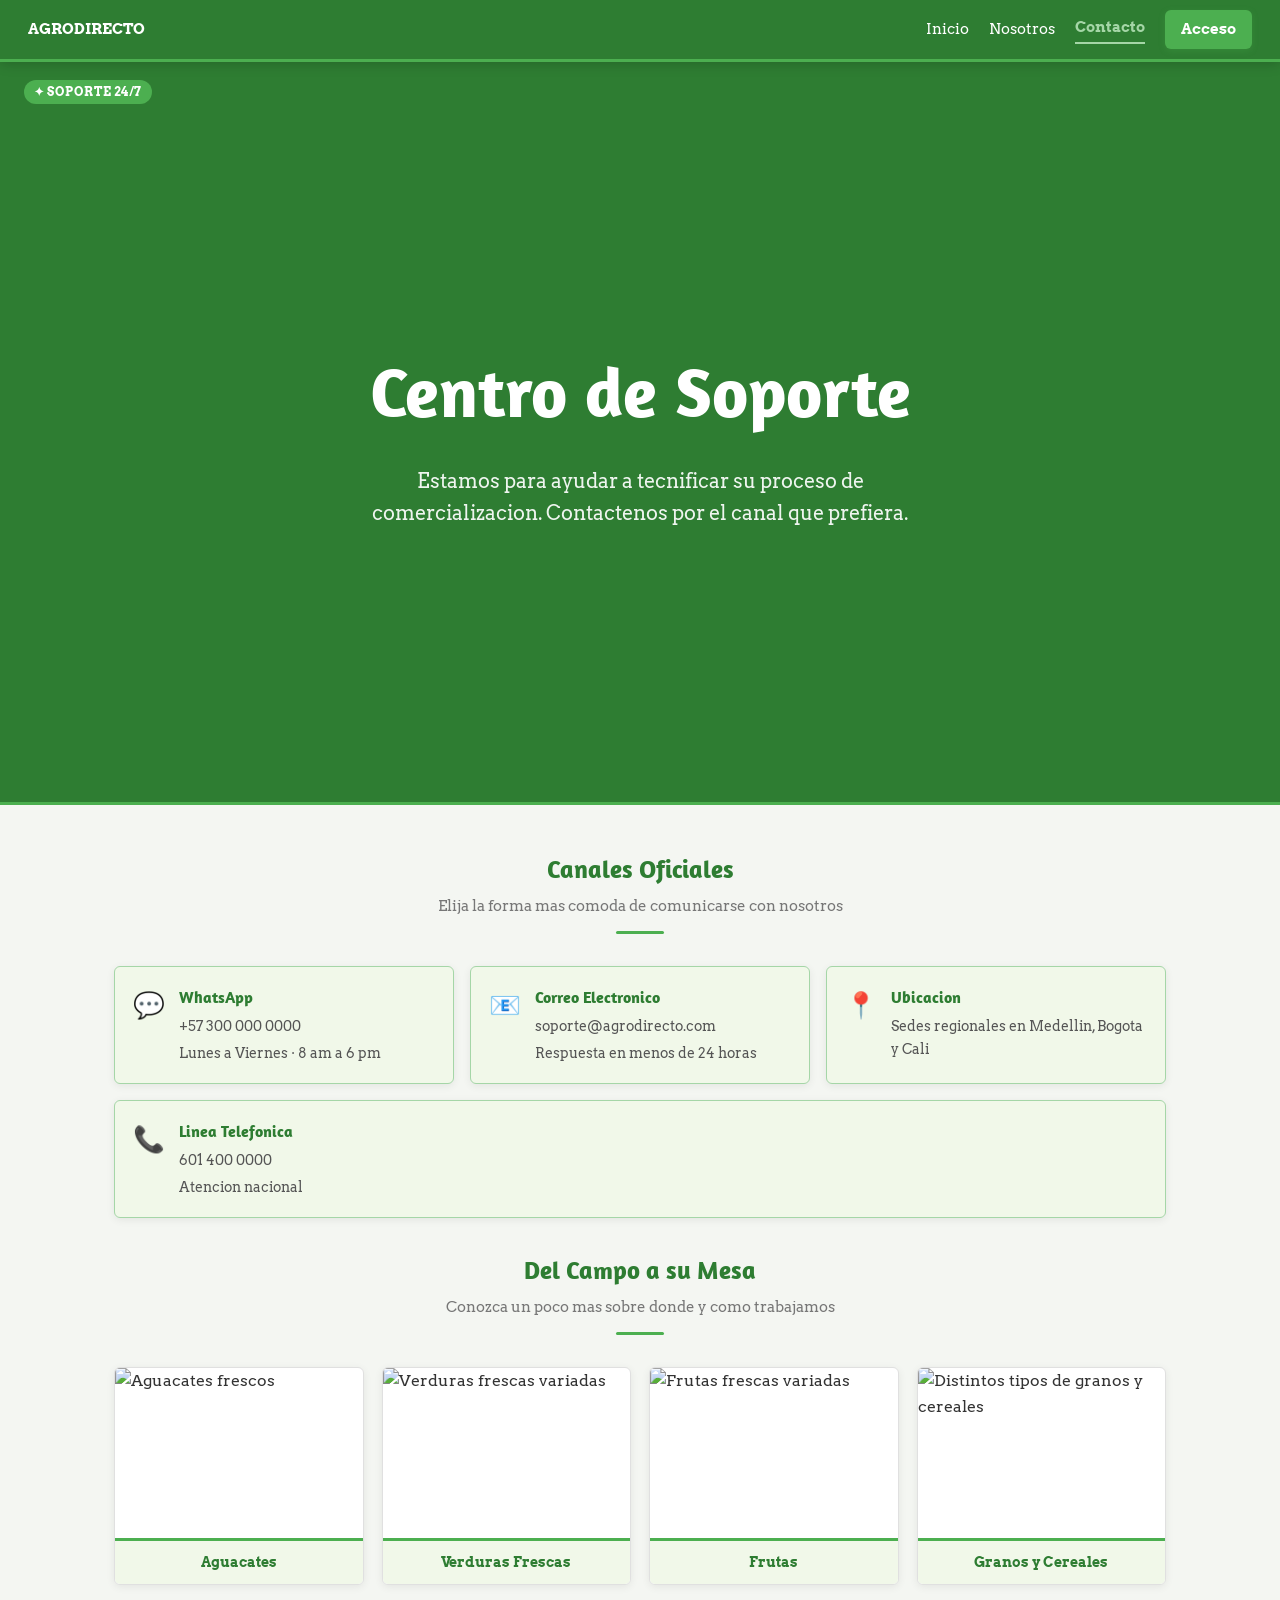
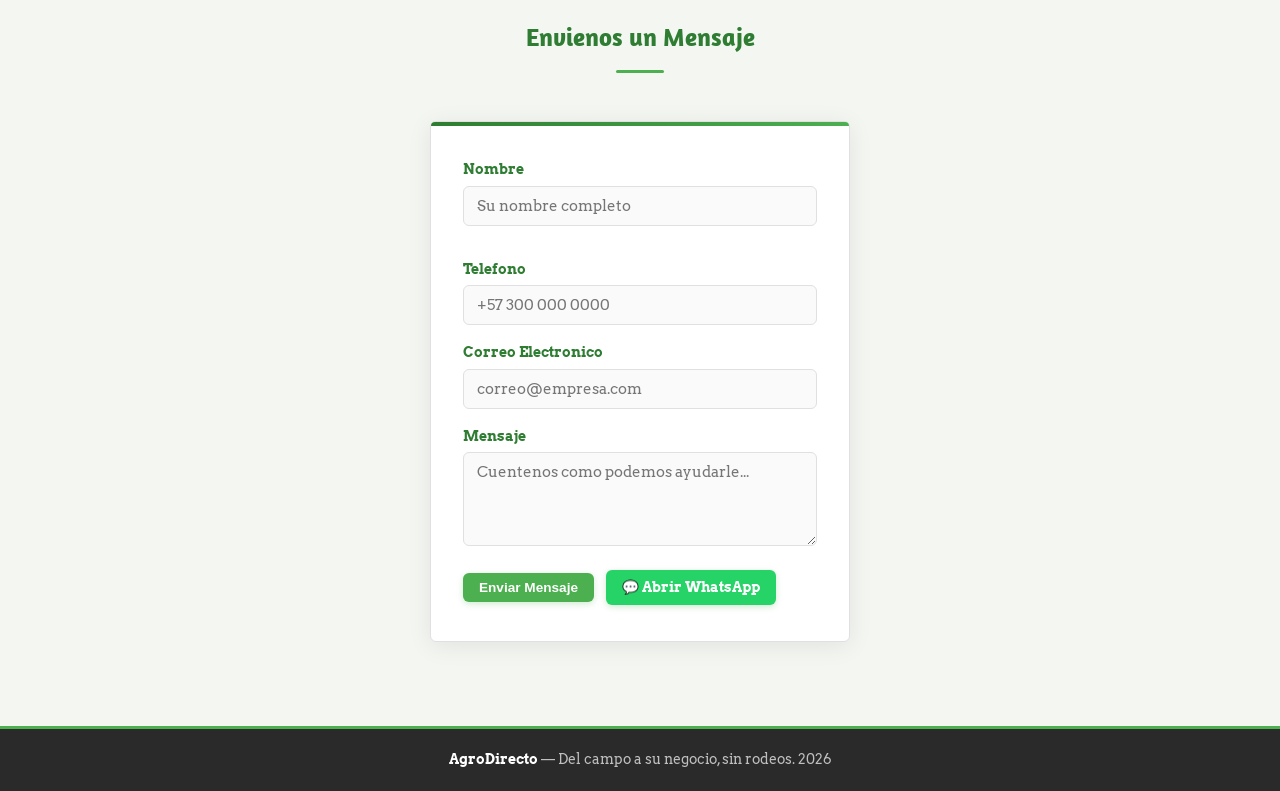
==== commit 95aa796f: "Add files via upload" ====
--- a/contacto.html
+++ b/contacto.html
@@ -23,7 +23,7 @@
             <a href="index.html">Inicio</a>
             <a href="nosotros.html">Nosotros</a>
             <a href="contacto.html" class="link-activo">Contacto</a>
-            <a href="login.html">Acceso</a>
+            <a href="login.html" class="btn-verde">Acceso</a>
         </div>
     </nav>
 
@@ -143,7 +143,7 @@
     <a href="#" id="btn-volver-arriba" title="Volver arriba">▲</a>
 
     <footer id="pie-pagina">
-        <p><strong>AgroDirecto</strong> — Del campo a su negocio, sin rodeos. 2025</p>
+        <p><strong>AgroDirecto</strong> — Del campo a su negocio, sin rodeos. 2026</p>
     </footer>
 
     <script src="datos.js"></script>
--- a/estilo.css
+++ b/estilo.css
@@ -77,6 +77,7 @@
     width: 100%;
 }
 
+
 #nav-principal a {
     color: white;
     text-decoration: none;
@@ -178,7 +179,7 @@
     left: -40px;
     width: 200px;
     height: 200px;
-    background: radial-gradient(circle, rgba(46,125,50,0.12) 0%, transparent 70%);
+    background: radial-gradient(circle, rgba(46,125,50,0.12) 0%, transparent 100%);
     border-radius: 50%;
     pointer-events: none;
     z-index: 0;
@@ -203,17 +204,11 @@
     background-position: center;
     background-repeat: no-repeat;
     color: white;
-    min-height: 280px;
+    min-height: 600px;
 }
 
 /* POSICIONAMIENTO — ABSOLUTE: velo oscuro para legibilidad del texto sobre la foto */
-#seccion-hero.hero-con-imagen::before {
-    content: '';
-    position: absolute;
-    inset: 0;
-    background: linear-gradient(180deg, rgba(27,94,32,0.78) 0%, rgba(27,94,32,0.55) 100%);
-    z-index: 0;
-}
+
 
 #seccion-hero.hero-con-imagen::after {
     display: none;
@@ -309,15 +304,15 @@
 
 .boton-secundario,
 .btn-borde {
-    background-color: white;
-    color: var(--verde-oscuro);
-    border: 2px solid var(--verde-oscuro);
+    background-color: var(--verde-medio);
+    color: white;
+    border: 2px solid var(--radio);
     box-shadow: none;
 }
 
 .boton-secundario:hover,
 .btn-borde:hover {
-    background-color: var(--verde-fondo);
+    background-color: var(--verde-oscuro);
 }
 
 .boton-whatsapp {
@@ -828,7 +823,7 @@
     top: 50%;
     transform: translateY(-50%);
     font-size: 3rem;
-    opacity: 0.07;
+    opacity: 0.6;
     pointer-events: none;
 }
 
@@ -1412,7 +1407,7 @@
 
 /* INICIO (index.html) — campo de cultivo al amanecer */
 #seccion-hero.hero-inicio-img {
-    background-image: url('https://images.unsplash.com/photo-1500382017468-9049fed747ef?auto=format&fit=crop&w=1600&q=80');
+        background-image: url('https://images.unsplash.com/photo-1625246333195-78d9c38ad449?fm=jpg&q=60&w=3000&auto=format&fit=crop&ixlib=rb-4.1.0&ixid=M3wxMjA3fDB8MHxzZWFyY2h8M3x8YWdyaWN1bHR1cmF8ZW58MHx8MHx8fDA%3D');
 }
 
 /* NOSOTROS — manos de agricultor con plantula, simboliza el equipo y su mision */
@@ -1576,7 +1571,7 @@
 .tarjeta-con-foto .foto-tarjeta {
     width: calc(100% + 44px);
     margin: -22px -22px 14px -22px;
-    height: 130px;
+    height: 220px;
     object-fit: cover;
     display: block;
 }
@@ -1612,7 +1607,7 @@
    ================================================================ */
 .banner-panel {
     position: relative;
-    height: 110px;
+    height: 180px;
     border-radius: var(--radio);
     overflow: hidden;
     margin-bottom: 24px;
@@ -1665,6 +1660,133 @@
     color: white;
 }
 
+/* ================================================
+   GOOGLE ICONS / PASSWORD BUTTONS
+   ================================================ */
+
+.material-symbols-outlined {
+    font-size: 22px;
+    vertical-align: middle;
+}
+
+.contenedor-password {
+    position: relative;
+}
+
+.contenedor-password .campo-input {
+    padding-right: 50px;
+}
+
+/* Botones de mostrar contraseña */
+#btn-ver-clave,
+#btn-ver-reg,
+#btn-ver-reg2 {
+    position: absolute;
+    right: 12px;
+    top: 50%;
+    transform: translateY(-50%);
+    background: none;
+    border: none;
+    cursor: pointer;
+    color: #666;
+    display: flex;
+    align-items: center;
+    justify-content: center;
+    padding: 4px;
+    transition: 0.2s ease;
+}
+
+#btn-ver-clave:hover,
+#btn-ver-reg:hover,
+#btn-ver-reg2:hover {
+    color: #2f6b3d; /* o usa tu variable CSS del verde */
+    transform: translateY(-50%) scale(1.1);
+}
+
+.btn-verde{
+    padding:7px 16px;
+    font-size:0.85rem;
+}
+
+#seccion-hero h1{
+    font-size: 70px;
+}
+
+#seccion-hero p{
+    font-size: 20px;
+}
+
+.modal-soporte {
+    display: none;
+    position: fixed;
+    inset: 0;
+    background: rgba(0, 0, 0, 0.6);
+    z-index: 9999;
+    justify-content: center;
+    align-items: center;
+}
+
+.contenido-modal {
+    background: var(--blanco);
+    padding: 30px;
+    width: 450px;
+    max-width: 90%;
+    border-radius: 15px;
+    position: relative;
+    box-shadow: var(--sombra-card);
+}
+
+#cerrar-soporte {
+    position: absolute;
+    right: 15px;
+    top: 10px;
+    font-size: 28px;
+    cursor: pointer;
+    color: var(--gris-texto);
+}
+
+.contenido-modal h2 {
+    color: var(--verde-oscuro);
+}
+
+.contenido-modal p {
+    color: var(--gris-texto);
+}
+
+.contenido-modal form {
+    display: flex;
+    flex-direction: column;
+    gap: 12px;
+}
+
+.contenido-modal input,
+.contenido-modal textarea {
+    padding: 12px;
+    border: 1px solid var(--gris-claro);
+    border-radius: 8px;
+    resize: none;
+}
+
+.contenido-modal input:focus,
+.contenido-modal textarea:focus {
+    border-color: var(--verde-medio);
+}
+
+.contenido-modal button {
+    padding: 12px;
+    border: none;
+    border-radius: 8px;
+    cursor: pointer;
+    background: var(--verde-medio);
+    color: var(--blanco);
+    font-weight: bold;
+}
+
+.contenido-modal button:hover {
+    background: var(--verde-oscuro);
+}
+
+
 .banner-admin      { background-image: url('https://images.unsplash.com/photo-1625246333195-78d9c38ad449?auto=format&fit=crop&w=1400&q=70'); }
 .banner-productor  { background-image: url('https://images.unsplash.com/photo-1592982537447-7440770cbfc9?auto=format&fit=crop&w=1400&q=70'); }
 .banner-comprador  { background-image: url('https://images.unsplash.com/photo-1542838132-92c53300491e?auto=format&fit=crop&w=1400&q=70'); }
@@ -1673,6 +1795,305 @@
 .banner-proveedores{ background-image: url('https://www.redeia.com/sites/default/files/styles/crop_style_scale_768_x_428/public/2026-02/proveedores-codigo-conducta.jpg.webp?h=ef1f3445&itok=Ta6dhrVr=70'); }
 .banner-usuarios   { background-image: url('https://images.unsplash.com/photo-1488459716781-31db52582fe9?auto=format&fit=crop&w=1400&q=70'); }
 .banner-roles      { background-image: url('https://images.unsplash.com/photo-1591857177580-dc82b9ac4e1e?auto=format&fit=crop&w=1400&q=70'); }
+
+
+/* ================================================
+   BOX-MODEL — NOTIFICACIÓN / ALERTA FLOTANTE
+   Uso: mensajes de éxito, error o info dentro de paneles
+   ================================================ */
+.notificacion {
+    box-sizing: border-box;
+    display: flex;
+    flex-direction: row;
+    align-items: flex-start;
+    gap: 12px;
+    padding: 14px 18px;
+    margin-bottom: 20px;
+    border-radius: var(--radio);
+    border-left: 5px solid var(--verde-medio);
+    background-color: var(--verde-fondo);
+    box-shadow: var(--sombra-card);
+    width: 100%;
+    position: relative;
+    overflow: hidden;
+}
+
+.notificacion::before {
+    content: '';
+    position: absolute;
+    top: 0; left: 0; right: 0;
+    height: 2px;
+    background: linear-gradient(90deg, var(--verde-medio), transparent);
+}
+
+.notificacion-icono {
+    font-size: 1.3rem;
+    flex-shrink: 0;
+    margin-top: 2px;
+}
+
+.notificacion-cuerpo {
+    display: flex;
+    flex-direction: column;
+    gap: 2px;
+}
+
+.notificacion-cuerpo strong { color: var(--verde-oscuro); font-size: 0.92rem; }
+.notificacion-cuerpo p      { color: #555; font-size: 0.87rem; margin: 0; }
+
+.notificacion-error   { border-left-color: var(--rojo);    background-color: #fff5f5; }
+.notificacion-alerta  { border-left-color: var(--naranja); background-color: #fff8f0; }
+.notificacion-info    { border-left-color: var(--azul);    background-color: #f0f6ff; }
+
+
+/* ================================================
+   BOX-MODEL — CHIP / ETIQUETA INTERACTIVA
+   Uso: filtros, categorías, selección múltiple
+   ================================================ */
+.chip {
+    box-sizing: border-box;
+    display: inline-flex;
+    align-items: center;
+    gap: 6px;
+    padding: 5px 14px;
+    border-radius: 999px;
+    border: 1.5px solid var(--verde-claro);
+    background-color: var(--verde-fondo);
+    color: var(--verde-oscuro);
+    font-size: 0.82rem;
+    font-weight: 600;
+    cursor: pointer;
+    user-select: none;
+    transition: background-color 0.18s, border-color 0.18s, box-shadow 0.18s;
+    white-space: nowrap;
+}
+
+.chip:hover {
+    background-color: var(--verde-claro);
+    border-color: var(--verde-medio);
+    box-shadow: 0 2px 6px rgba(76,175,80,0.18);
+}
+
+.chip.activo {
+    background-color: var(--verde-medio);
+    border-color: var(--verde-oscuro);
+    color: white;
+}
+
+.chip-rojo    { border-color: #ef9a9a; background: #fff5f5; color: var(--rojo); }
+.chip-naranja { border-color: #ffcc80; background: #fff8f0; color: var(--naranja); }
+.chip-azul    { border-color: #90caf9; background: #f0f6ff; color: var(--azul); }
+
+.fila-chips {
+    display: flex;
+    flex-wrap: wrap;
+    gap: 8px;
+    margin-bottom: 16px;
+}
+
+
+/* ================================================
+   BOX-MODEL — TARJETA DE PROGRESO
+   Uso: avance de pedidos, etapas de cultivo, flujos
+   ================================================ */
+.tarjeta-progreso {
+    box-sizing: border-box;
+    background: var(--blanco);
+    border: 1px solid var(--gris-claro);
+    border-radius: var(--radio);
+    padding: 20px 24px;
+    box-shadow: var(--sombra-card);
+    display: flex;
+    flex-direction: column;
+    gap: 12px;
+    position: relative;
+    overflow: hidden;
+}
+
+.tarjeta-progreso-titulo {
+    display: flex;
+    justify-content: space-between;
+    align-items: center;
+    font-size: 0.9rem;
+    font-weight: 700;
+    color: var(--verde-oscuro);
+}
+
+.tarjeta-progreso-titulo span {
+    font-size: 0.82rem;
+    font-weight: 600;
+    color: var(--verde-medio);
+}
+
+.barra-progreso-fondo {
+    box-sizing: border-box;
+    width: 100%;
+    height: 10px;
+    background-color: var(--gris-claro);
+    border-radius: 999px;
+    overflow: hidden;
+}
+
+.barra-progreso-relleno {
+    height: 100%;
+    border-radius: 999px;
+    background: linear-gradient(90deg, var(--verde-medio), var(--verde-oscuro));
+    transition: width 0.4s ease;
+    min-width: 4px;
+}
+
+.barra-progreso-relleno.progreso-naranja { background: linear-gradient(90deg, var(--naranja), #e65100); }
+.barra-progreso-relleno.progreso-rojo    { background: linear-gradient(90deg, var(--rojo), #7f0000); }
+.barra-progreso-relleno.progreso-azul    { background: linear-gradient(90deg, var(--azul), #003c8f); }
+
+.tarjeta-progreso p {
+    font-size: 0.82rem;
+    color: #888;
+    margin: 0;
+}
+
+
+/* ================================================
+   BOX-MODEL — SEPARADOR DE SECCIÓN CON ETIQUETA
+   Uso: dividir bloques de formulario o contenido largo
+   ================================================ */
+.separador-etiqueta {
+    box-sizing: border-box;
+    display: flex;
+    align-items: center;
+    gap: 12px;
+    margin: 24px 0 16px;
+    width: 100%;
+}
+
+.separador-etiqueta::before,
+.separador-etiqueta::after {
+    content: '';
+    flex: 1;
+    height: 1.5px;
+    background: var(--gris-claro);
+    border-radius: 2px;
+}
+
+.separador-etiqueta span {
+    box-sizing: border-box;
+    padding: 3px 14px;
+    font-size: 0.78rem;
+    font-weight: 700;
+    color: var(--verde-oscuro);
+    background: var(--verde-fondo);
+    border: 1px solid var(--verde-claro);
+    border-radius: 999px;
+    white-space: nowrap;
+    text-transform: uppercase;
+    letter-spacing: 0.05em;
+}
+
+
+/* ================================================
+   BOX-MODEL — TARJETA DE PRECIO / PLAN
+   Uso: comparar planes, paquetes de venta, cotizaciones
+   ================================================ */
+.tarjeta-precio {
+    box-sizing: border-box;
+    background: var(--blanco);
+    border: 2px solid var(--gris-claro);
+    border-radius: var(--radio);
+    padding: 28px 24px;
+    display: flex;
+    flex-direction: column;
+    align-items: center;
+    gap: 14px;
+    text-align: center;
+    box-shadow: var(--sombra-card);
+    transition: transform 0.2s, box-shadow 0.2s, border-color 0.2s;
+    position: relative;
+    overflow: hidden;
+    flex: 1 1 220px;
+}
+
+.tarjeta-precio:hover {
+    transform: translateY(-3px);
+    box-shadow: 0 8px 24px rgba(0,0,0,0.1);
+}
+
+.tarjeta-precio.destacado {
+    border-color: var(--verde-medio);
+    background: linear-gradient(160deg, #f1f8e9 0%, var(--blanco) 100%);
+}
+
+.tarjeta-precio.destacado::before {
+    content: '★ Popular';
+    position: absolute;
+    top: 0; left: 0; right: 0;
+    padding: 5px 0;
+    background: var(--verde-medio);
+    color: white;
+    font-size: 0.75rem;
+    font-weight: 700;
+    letter-spacing: 0.05em;
+    text-align: center;
+    text-transform: uppercase;
+}
+
+.precio-nombre {
+    font-size: 1rem;
+    font-weight: 700;
+    color: var(--verde-oscuro);
+    margin-top: 8px;
+}
+
+.precio-valor {
+    font-size: 2.2rem;
+    font-weight: 800;
+    color: var(--verde-oscuro);
+    line-height: 1;
+}
+
+.precio-valor sup {
+    font-size: 1rem;
+    font-weight: 600;
+    vertical-align: super;
+}
+
+.precio-periodo {
+    font-size: 0.78rem;
+    color: #888;
+    margin-top: -8px;
+}
+
+.precio-lista {
+    list-style: none;
+    padding: 0;
+    margin: 0;
+    display: flex;
+    flex-direction: column;
+    gap: 8px;
+    text-align: left;
+    width: 100%;
+}
+
+.precio-lista li {
+    font-size: 0.87rem;
+    color: #555;
+    padding-left: 22px;
+    position: relative;
+}
+
+.precio-lista li::before {
+    content: '✓';
+    position: absolute;
+    left: 0;
+    color: var(--verde-medio);
+    font-weight: 700;
+}
+
+.precio-lista li.no-incluido {
+    color: #bbb;
+    text-decoration: line-through;
+}
+
+.precio-lista li.no-incluido::before { content: '✗'; color: #ddd; }
 
 
 /* ================================================================
